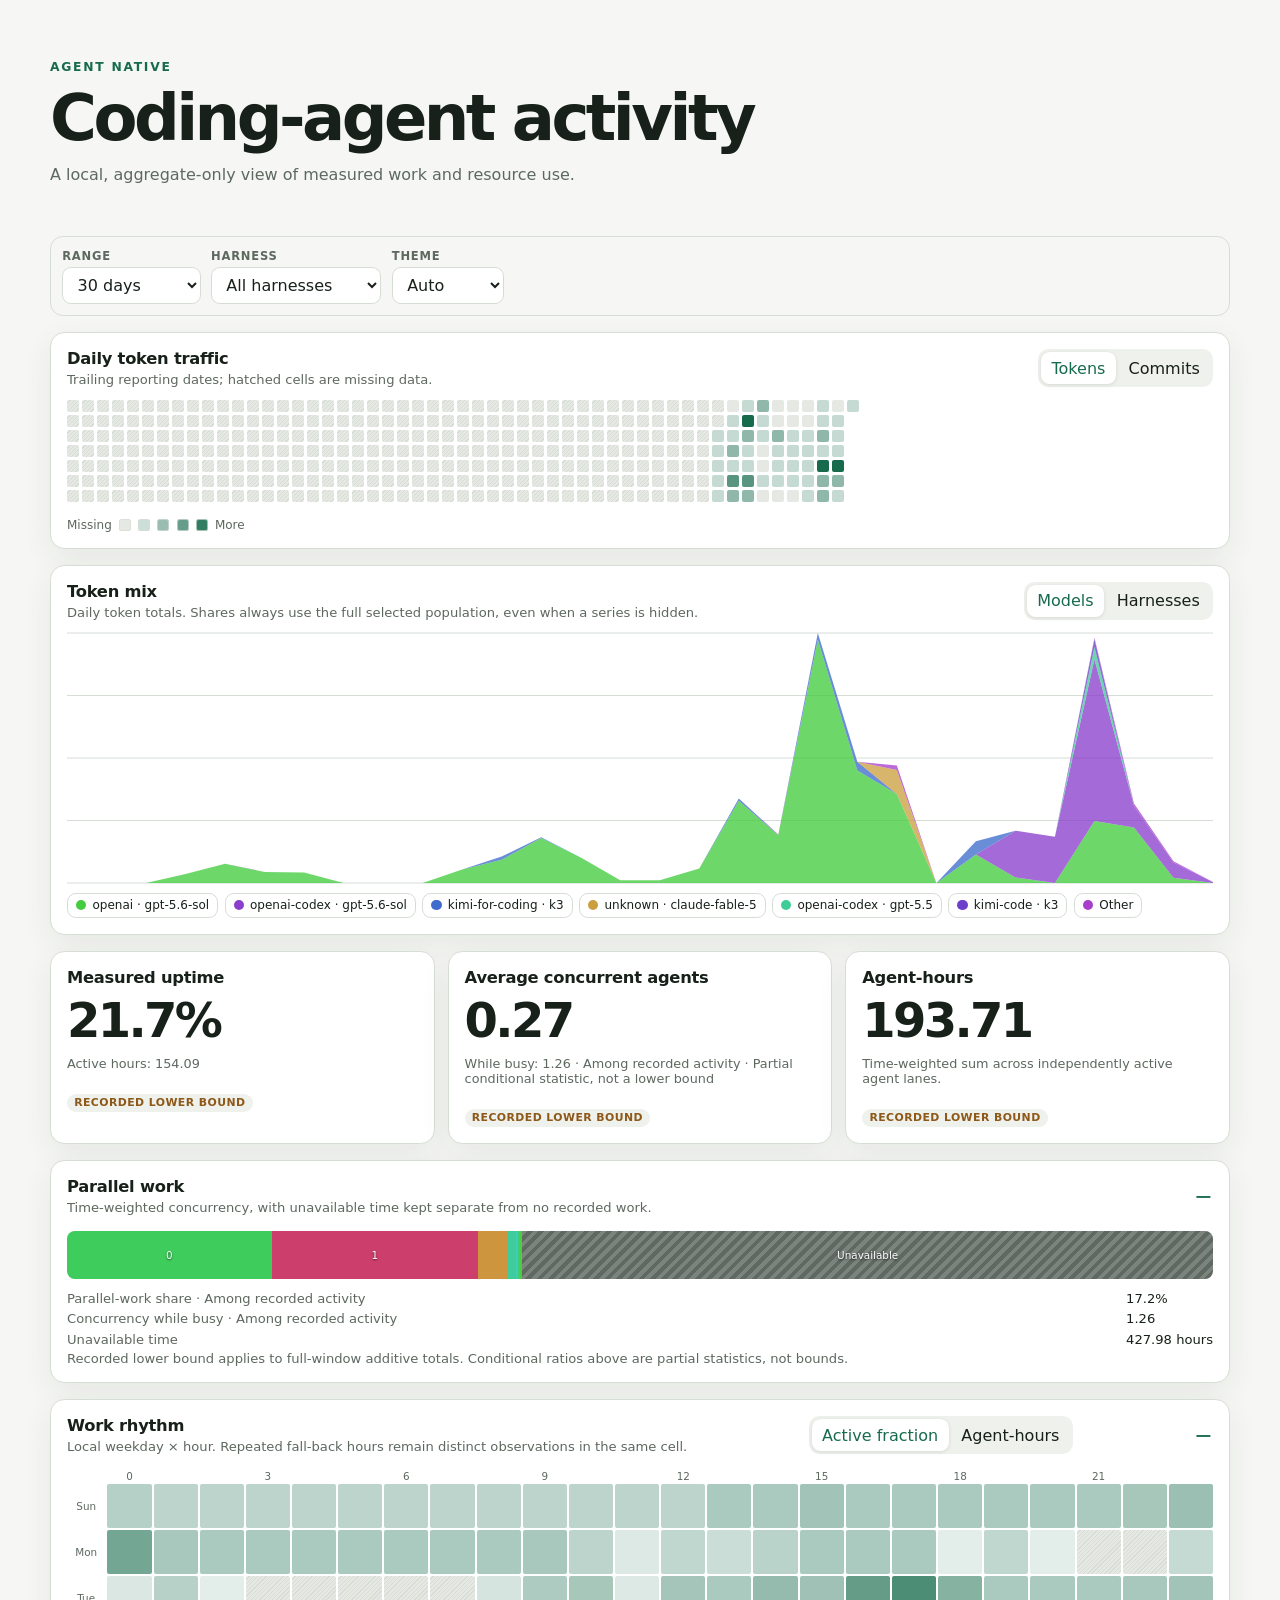
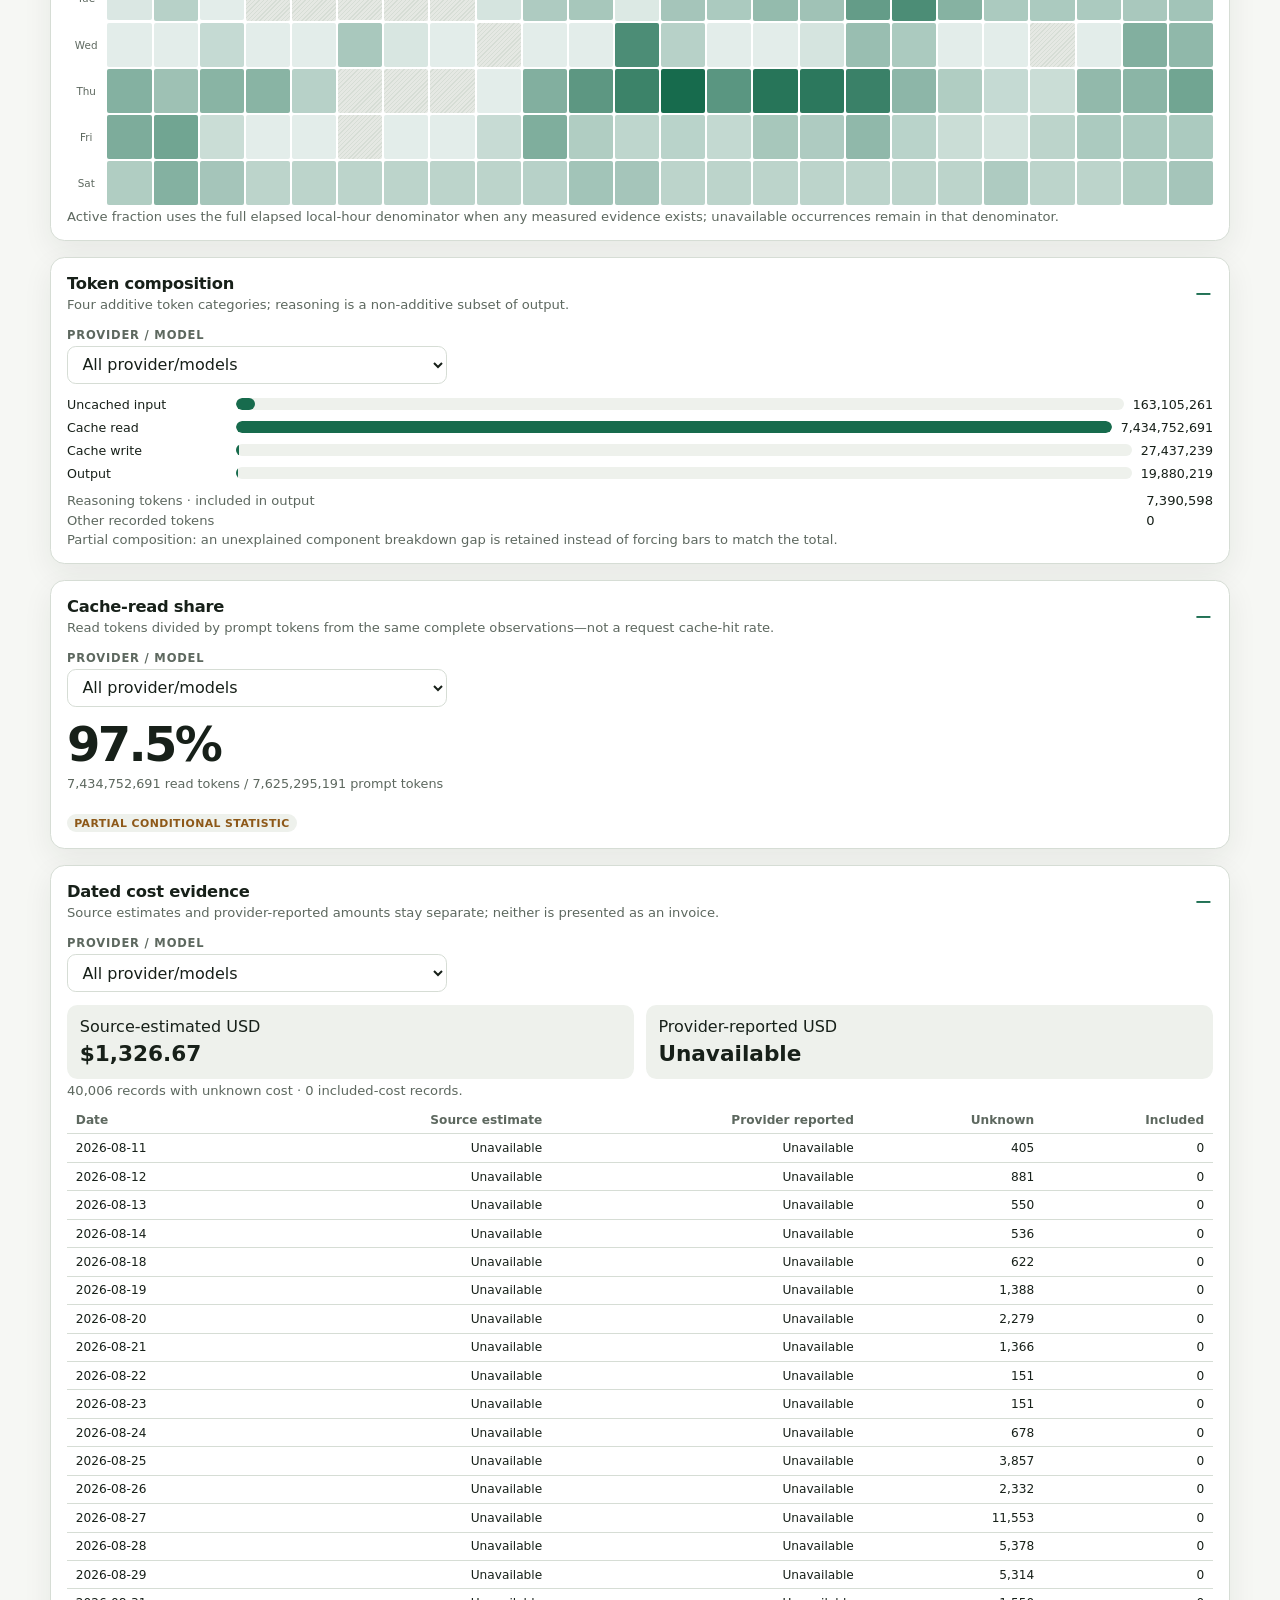
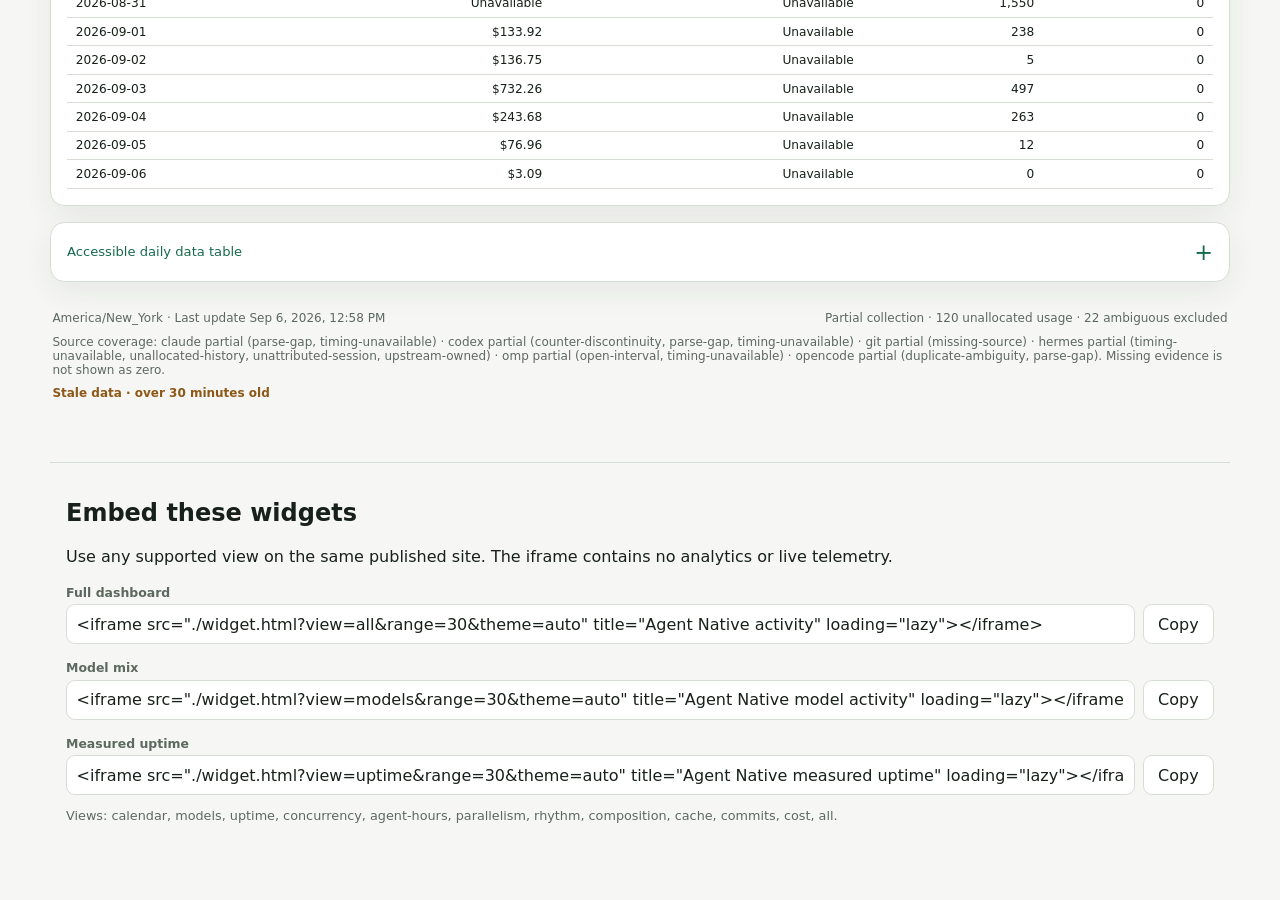
==== docs/index.html @ 9b030c0f "Update Agent Native activity" ====
<!doctype html>
<html lang="en">
<head>
  <meta charset="utf-8">
  <meta name="viewport" content="width=device-width, initial-scale=1">
  <meta name="color-scheme" content="light dark">
  <title>Agent Native activity</title>
  <link rel="stylesheet" href="./styles.css">
</head>
<body data-page="standalone">
  <header class="site-header">
    <div>
      <p class="eyebrow">Agent Native</p>
      <h1>Coding-agent activity</h1>
      <p class="lede">A local, aggregate-only view of measured work and resource use.</p>
    </div>
  </header>
  <main id="app" tabindex="-1" aria-live="polite"><p class="loading">Loading activity…</p></main>
  <aside class="embed-help" aria-labelledby="embed-title">
    <h2 id="embed-title">Embed these widgets</h2>
    <p>Use any supported view on the same published site. The iframe contains no analytics or live telemetry.</p>
    <div class="embed-examples">
      <div>
        <label for="embed-example">Full dashboard</label>
        <div class="copy-row">
          <input id="embed-example" readonly value="&lt;iframe src=&quot;./widget.html?view=all&amp;range=30&amp;theme=auto&quot; title=&quot;Agent Native activity&quot; loading=&quot;lazy&quot;&gt;&lt;/iframe&gt;">
          <button type="button" data-copy-target="embed-example">Copy</button>
        </div>
      </div>
      <div>
        <label for="embed-models">Model mix</label>
        <div class="copy-row">
          <input id="embed-models" readonly value="&lt;iframe src=&quot;./widget.html?view=models&amp;range=30&amp;theme=auto&quot; title=&quot;Agent Native model activity&quot; loading=&quot;lazy&quot;&gt;&lt;/iframe&gt;">
          <button type="button" data-copy-target="embed-models">Copy</button>
        </div>
      </div>
      <div>
        <label for="embed-uptime">Measured uptime</label>
        <div class="copy-row">
          <input id="embed-uptime" readonly value="&lt;iframe src=&quot;./widget.html?view=uptime&amp;range=30&amp;theme=auto&quot; title=&quot;Agent Native measured uptime&quot; loading=&quot;lazy&quot;&gt;&lt;/iframe&gt;">
          <button type="button" data-copy-target="embed-uptime">Copy</button>
        </div>
      </div>
    </div>
    <p class="view-list">Views: calendar, models, uptime, concurrency, agent-hours, parallelism, rhythm, composition, cache, commits, cost, all.</p>
  </aside>
  <script type="module" src="./widget.js"></script>
</body>
</html>
---- docs/styles.css ----
:root {
  color-scheme: light dark;
  --bg: #f6f7f4;
  --panel: #ffffff;
  --panel-soft: #eef1ec;
  --text: #172019;
  --muted: #5d685f;
  --border: #d6ddd5;
  --accent: #176b4d;
  --accent-soft: #b9decf;
  --missing: #e5e8e3;
  --warning: #8d5818;
  --shadow: 0 10px 30px rgb(24 40 30 / 7%);
  font-family: Inter, ui-sans-serif, system-ui, -apple-system, BlinkMacSystemFont, "Segoe UI", sans-serif;
  font-synthesis: none;
}

:root[data-theme="dark"] {
  color-scheme: dark;
  --bg: #0f1511;
  --panel: #17201a;
  --panel-soft: #202a23;
  --text: #edf4ef;
  --muted: #aebbb1;
  --border: #344138;
  --accent: #62c69a;
  --accent-soft: #285d45;
  --missing: #29332c;
  --warning: #e6ad63;
  --shadow: 0 12px 32px rgb(0 0 0 / 24%);
}

@media (prefers-color-scheme: dark) {
  :root:not([data-theme="light"]) {
    color-scheme: dark;
    --bg: #0f1511;
    --panel: #17201a;
    --panel-soft: #202a23;
    --text: #edf4ef;
    --muted: #aebbb1;
    --border: #344138;
    --accent: #62c69a;
    --accent-soft: #285d45;
    --missing: #29332c;
    --warning: #e6ad63;
    --shadow: 0 12px 32px rgb(0 0 0 / 24%);
  }
}

*, *::before, *::after { box-sizing: border-box; }
html { max-width: 100%; background: var(--bg); }
body { width: 100%; max-width: 100%; margin: 0; min-width: 280px; background: var(--bg); color: var(--text); }
button, select, input { font: inherit; }
button, select { color: inherit; background: var(--panel); border: 1px solid var(--border); border-radius: .55rem; }
button { cursor: pointer; }
button:focus-visible, select:focus-visible, input:focus-visible, [tabindex]:focus-visible { outline: 3px solid color-mix(in srgb, var(--accent) 55%, transparent); outline-offset: 2px; }

.site-header, .embed-help, #app { width: min(1180px, calc(100% - 2rem)); margin-inline: auto; }
.site-header { padding: 3rem 0 1.25rem; }
.site-header h1 { margin: .2rem 0 .55rem; font-size: clamp(2rem, 5vw, 4.3rem); letter-spacing: -.055em; line-height: .98; }
.eyebrow { color: var(--accent); font-size: .77rem; font-weight: 800; letter-spacing: .14em; text-transform: uppercase; }
.lede { max-width: 44rem; color: var(--muted); }
body[data-page="widget"] #app { width: 100%; padding: .65rem; }

.loading, .error-state { padding: 2rem; text-align: center; color: var(--muted); }
.dashboard { display: grid; min-width: 0; max-width: 100%; gap: 1rem; padding: 1rem 0 2rem; }
.dashboard > *, .cards > *, .split > *, .cost-grid > *, .toolbar > *, .resource-controls > *, .panel-header > *, details.panel > summary > * { min-width: 0; }
.toolbar { position: sticky; top: 0; z-index: 20; display: flex; max-width: 100%; flex-wrap: wrap; align-items: end; gap: .65rem; padding: .7rem; background: color-mix(in srgb, var(--bg) 92%, transparent); border: 1px solid var(--border); border-radius: .8rem; backdrop-filter: blur(10px); }
.control { display: grid; min-width: 7rem; max-width: 100%; gap: .25rem; }
.control span { color: var(--muted); font-size: .72rem; font-weight: 700; text-transform: uppercase; letter-spacing: .07em; }
.control select { width: 100%; min-width: 0; max-width: 100%; min-height: 2.35rem; padding: .4rem 2rem .4rem .65rem; }

.panel, details.panel { width: 100%; min-width: 0; max-width: 100%; padding: 1rem; background: var(--panel); border: 1px solid var(--border); border-radius: .9rem; box-shadow: var(--shadow); }
.panel-header { display: flex; max-width: 100%; flex-wrap: wrap; align-items: start; justify-content: space-between; gap: .6rem; margin-bottom: .8rem; }
.panel-header h2, .panel h2, details summary h2 { margin: 0; font-size: 1.02rem; letter-spacing: -.015em; }
.panel-header p, .panel-note, .qualifier { max-width: 100%; margin: .25rem 0 0; color: var(--muted); font-size: .82rem; white-space: normal; overflow-wrap: anywhere; word-break: normal; }
details.panel { padding: 0; }
details.panel > summary { display: flex; max-width: 100%; align-items: center; justify-content: space-between; gap: 1rem; padding: 1rem; cursor: pointer; list-style: none; }
details.panel > summary::-webkit-details-marker { display: none; }
details.panel > summary::after { flex: 0 0 auto; content: "+"; color: var(--accent); font-size: 1.4rem; }
details[open].panel > summary::after { content: "−"; }
.details-body { width: 100%; min-width: 0; max-width: 100%; padding: 0 1rem 1rem; }

.cards { display: grid; grid-template-columns: repeat(3, minmax(0, 1fr)); gap: .8rem; }
.metric-card { display: grid; align-content: start; min-height: 9rem; }
.metric-value { margin: .55rem 0 .2rem; font-size: clamp(1.75rem, 5vw, 3rem); font-weight: 760; letter-spacing: -.055em; line-height: 1; font-variant-numeric: tabular-nums; }
.metric-secondary { margin-top: .55rem; color: var(--muted); font-size: .8rem; }
.status-pill { display: inline-block; width: fit-content; margin-top: .65rem; padding: .15rem .45rem; border-radius: 999px; background: var(--panel-soft); color: var(--muted); font-size: .68rem; font-weight: 750; text-transform: uppercase; letter-spacing: .04em; }
.status-pill.partial { color: var(--warning); }

.segmented { display: inline-flex; max-width: 100%; flex-wrap: wrap; padding: .18rem; gap: .15rem; background: var(--panel-soft); border-radius: .65rem; }
.segmented button { min-width: 0; min-height: 2rem; padding: .3rem .65rem; border: 0; background: transparent; }
.segmented button[aria-pressed="true"] { background: var(--panel); color: var(--accent); box-shadow: 0 1px 4px rgb(0 0 0 / 10%); }

.calendar-shell { width: 100%; min-width: 0; max-width: 100%; overflow-x: auto; padding-bottom: .25rem; }
.calendar { display: grid; grid-template-rows: repeat(7, 12px); grid-auto-flow: column; grid-auto-columns: 12px; gap: 3px; width: max-content; min-width: 100%; align-content: start; }
.calendar-day { width: 12px; height: 12px; min-height: 0; padding: 0; border: 0; border-radius: 2px; background: var(--missing); }
.calendar-day[data-level="1"] { background: color-mix(in srgb, var(--accent) 25%, var(--panel)); }
.calendar-day[data-level="2"] { background: color-mix(in srgb, var(--accent) 48%, var(--panel)); }
.calendar-day[data-level="3"] { background: color-mix(in srgb, var(--accent) 72%, var(--panel)); }
.calendar-day[data-level="4"] { background: var(--accent); }
.calendar-day[data-missing="true"] { background: repeating-linear-gradient(135deg, var(--missing), var(--missing) 2px, var(--border) 2px, var(--border) 3px); }
.legend { display: flex; flex-wrap: wrap; align-items: center; gap: .45rem; margin-top: .75rem; color: var(--muted); font-size: .75rem; }
.legend-swatch { width: .75rem; height: .75rem; border-radius: .16rem; border: 1px solid color-mix(in srgb, var(--border) 70%, transparent); }

.chart-wrap { position: relative; width: 100%; min-width: 0; max-width: 100%; min-height: 250px; }
.area-chart { display: block; width: 100%; max-width: 100%; height: 250px; overflow: visible; }
.chart-grid { stroke: var(--border); stroke-width: 1; vector-effect: non-scaling-stroke; }
.chart-area { opacity: .77; transition: opacity .18s ease; }
.chart-focus { fill: transparent; cursor: crosshair; }
.chart-tooltip, .cell-tooltip { position: absolute; z-index: 5; max-width: min(22rem, calc(100% - 1rem)); padding: .55rem .65rem; pointer-events: none; background: var(--text); color: var(--panel); border-radius: .48rem; font-size: .75rem; line-height: 1.45; box-shadow: var(--shadow); white-space: pre-line; }
.chart-tooltip[hidden], .cell-tooltip[hidden] { display: none; }
.series-legend { display: flex; max-width: 100%; flex-wrap: wrap; gap: .4rem; margin-top: .6rem; }
.series-toggle { display: inline-flex; max-width: 100%; min-width: 0; align-items: center; gap: .38rem; padding: .3rem .5rem; font-size: .75rem; overflow-wrap: anywhere; text-align: left; }
.series-toggle[aria-pressed="false"] { opacity: .48; text-decoration: line-through; }
.series-dot { width: .65rem; height: .65rem; flex: 0 0 auto; border-radius: 999px; }

.split { display: grid; grid-template-columns: repeat(2, minmax(0, 1fr)); gap: .8rem; }
.histogram { display: flex; min-height: 3rem; overflow: hidden; border-radius: .5rem; background: var(--missing); }
.hist-segment { min-width: 2px; display: grid; place-items: center; color: #fff; font-size: .65rem; text-shadow: 0 1px 2px rgb(0 0 0 / 60%); }
.hist-segment.unavailable { background: repeating-linear-gradient(135deg, #7a837c, #7a837c 4px, #5f6861 4px, #5f6861 8px); }
.stat-list { display: grid; grid-template-columns: minmax(0, 1fr) auto; gap: .35rem 1rem; margin: .75rem 0 0; font-size: .82rem; }
.stat-list dt { color: var(--muted); }
.stat-list dd { margin: 0; font-variant-numeric: tabular-nums; }

.rhythm-wrap { width: 100%; min-width: 0; max-width: 100%; overflow-x: auto; }
.rhythm { display: grid; grid-template-columns: 2.4rem repeat(24, minmax(17px, 1fr)); gap: 2px; min-width: 590px; }
.rhythm-label { display: grid; place-items: center; color: var(--muted); font-size: .65rem; }
.rhythm-cell { aspect-ratio: 1; min-height: 17px; padding: 0; border: 0; border-radius: 2px; background: var(--missing); }
.rhythm-cell[data-missing="true"] { background: repeating-linear-gradient(135deg, var(--missing), var(--missing) 2px, var(--border) 2px, var(--border) 3px); }

.composition-bars { display: grid; gap: .5rem; }
.composition-row { display: grid; grid-template-columns: minmax(7rem, 10rem) 1fr auto; align-items: center; gap: .55rem; font-size: .79rem; }
.bar-track { height: .7rem; overflow: hidden; border-radius: 99px; background: var(--panel-soft); }
.bar-fill { height: 100%; background: var(--accent); border-radius: inherit; }
.resource-number { font-variant-numeric: tabular-nums; }
.resource-controls { display: flex; max-width: 100%; flex-wrap: wrap; gap: .6rem; margin-bottom: .8rem; }
.cost-grid { display: grid; grid-template-columns: repeat(2, minmax(0, 1fr)); gap: .7rem; }
.cost-item { padding: .8rem; background: var(--panel-soft); border-radius: .65rem; }
.cost-item strong { display: block; margin-top: .3rem; font-size: 1.35rem; }

.data-disclosure { font-size: .82rem; }
.data-disclosure summary { cursor: pointer; color: var(--accent); }
.table-wrap { width: 100%; min-width: 0; max-width: 100%; overflow-x: auto; margin-top: .5rem; }
table { width: 100%; border-collapse: collapse; font-size: .76rem; }
th, td { padding: .42rem .55rem; text-align: right; border-bottom: 1px solid var(--border); font-variant-numeric: tabular-nums; }
th:first-child, td:first-child { text-align: left; }
th { color: var(--muted); }

.dashboard-footer { display: flex; flex-wrap: wrap; justify-content: space-between; gap: .6rem 1rem; padding: .85rem .15rem; color: var(--muted); font-size: .75rem; }
.stale { color: var(--warning); font-weight: 750; }
.embed-help { margin-top: 1rem; margin-bottom: 3rem; padding: 1rem; border-top: 1px solid var(--border); }
.embed-examples { display: grid; gap: .8rem; margin-top: 1rem; }
.embed-examples label { display: inline-block; margin-bottom: .28rem; color: var(--muted); font-size: .78rem; font-weight: 700; }
.copy-row { display: flex; gap: .5rem; }
.copy-row input { flex: 1; min-width: 0; padding: .6rem; color: var(--text); background: var(--panel); border: 1px solid var(--border); border-radius: .55rem; }
.copy-row button { padding: .55rem .9rem; }
.view-list { color: var(--muted); font-size: .8rem; }
.sr-only { position: absolute !important; width: 1px !important; height: 1px !important; padding: 0 !important; margin: -1px !important; overflow: hidden !important; clip: rect(0, 0, 0, 0) !important; white-space: nowrap !important; border: 0 !important; }

@media (max-width: 700px) {
  .site-header, .embed-help, #app { width: min(100% - 1rem, 1180px); }
  .site-header { padding-top: 1.5rem; }
  .cards, .split, .cost-grid { grid-template-columns: minmax(0, 1fr); }
  .toolbar { position: static; }
  .metric-card { min-height: 7.5rem; }
  .composition-row { grid-template-columns: minmax(6rem, 8rem) minmax(0, 1fr); }
  .composition-row .resource-number { grid-column: 2; overflow-wrap: anywhere; }
}

@media (max-width: 360px) {
  body[data-page="widget"] #app { padding: .35rem; }
  .panel, .details-body, details.panel > summary { padding: .75rem; }
  .toolbar { gap: .45rem; }
  .control { width: 100%; min-width: 0; flex: 1 1 100%; }
  .calendar { grid-template-rows: repeat(7, 9px); grid-auto-columns: 9px; gap: 2px; }
  .calendar-day { width: 9px; height: 9px; }
  .copy-row { flex-direction: column; }
}

@media (prefers-reduced-motion: reduce) {
  *, *::before, *::after { scroll-behavior: auto !important; transition-duration: .001ms !important; animation-duration: .001ms !important; animation-iteration-count: 1 !important; }
}
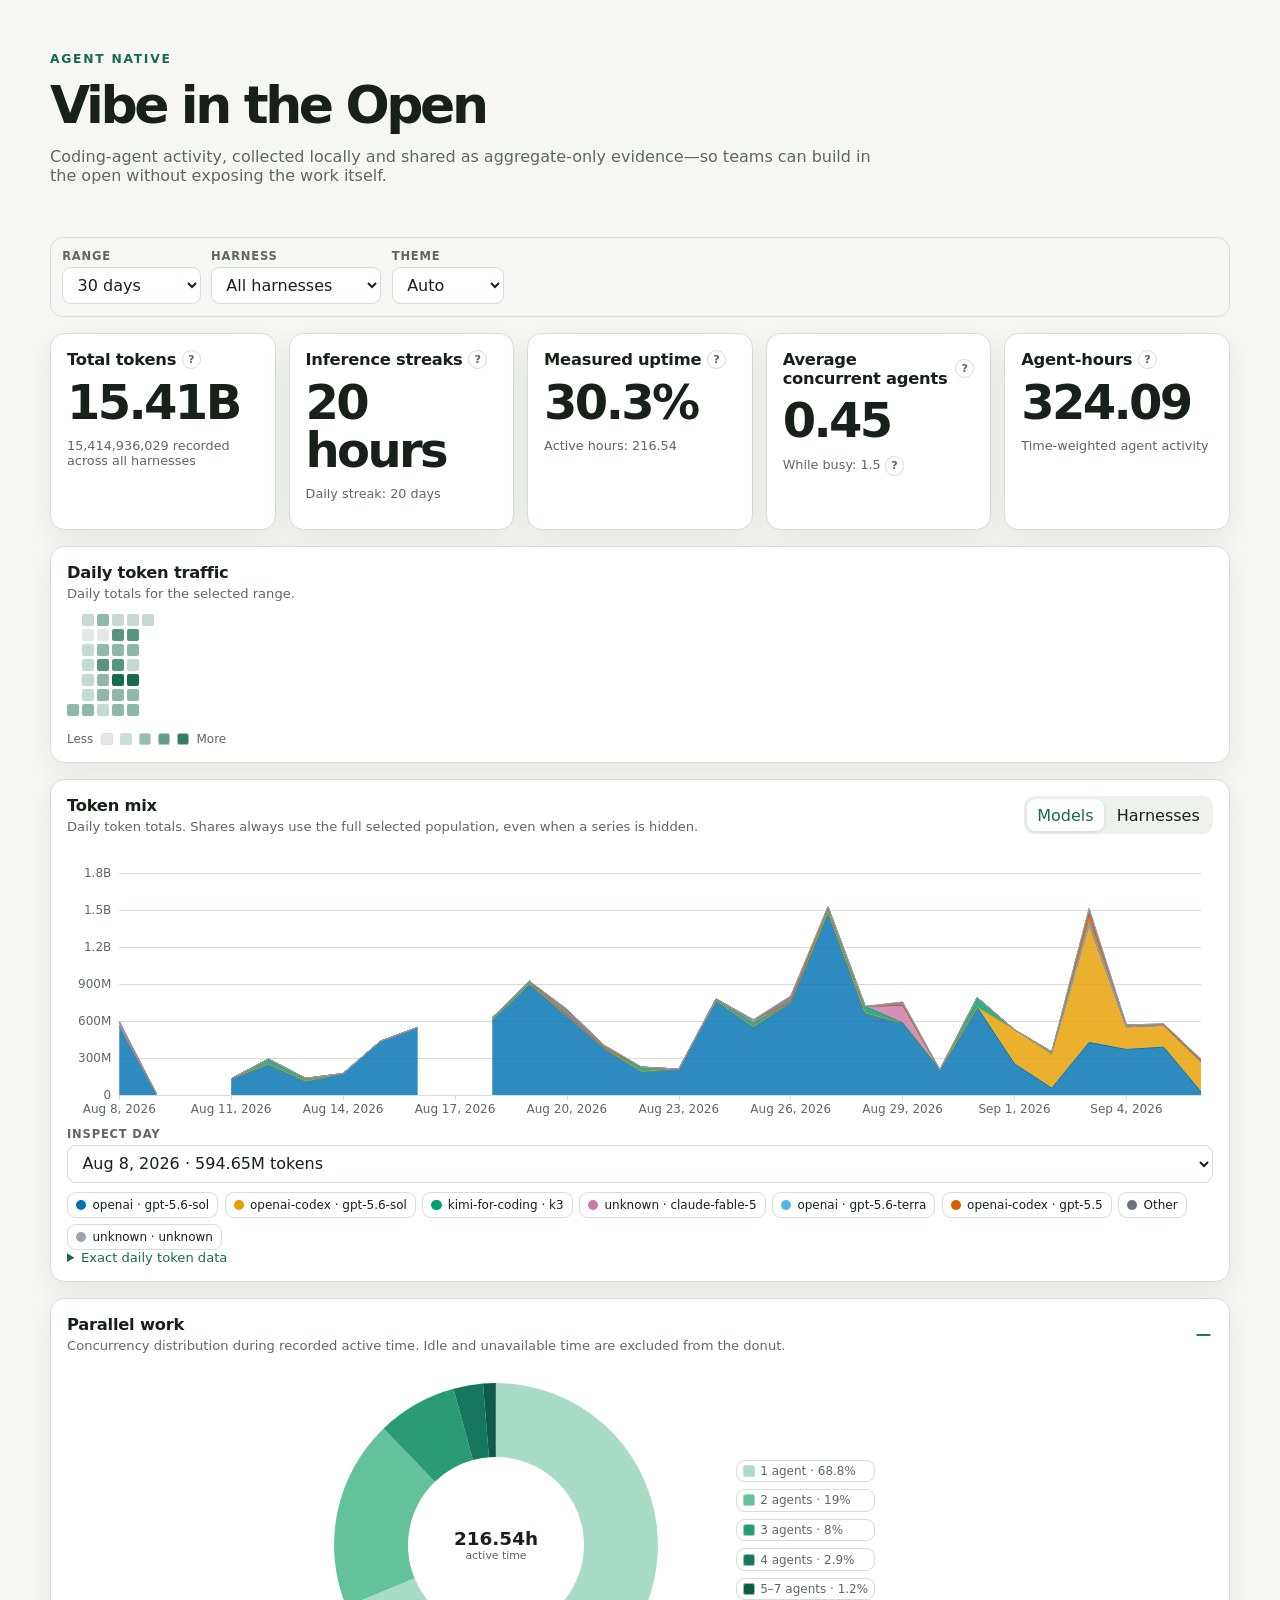
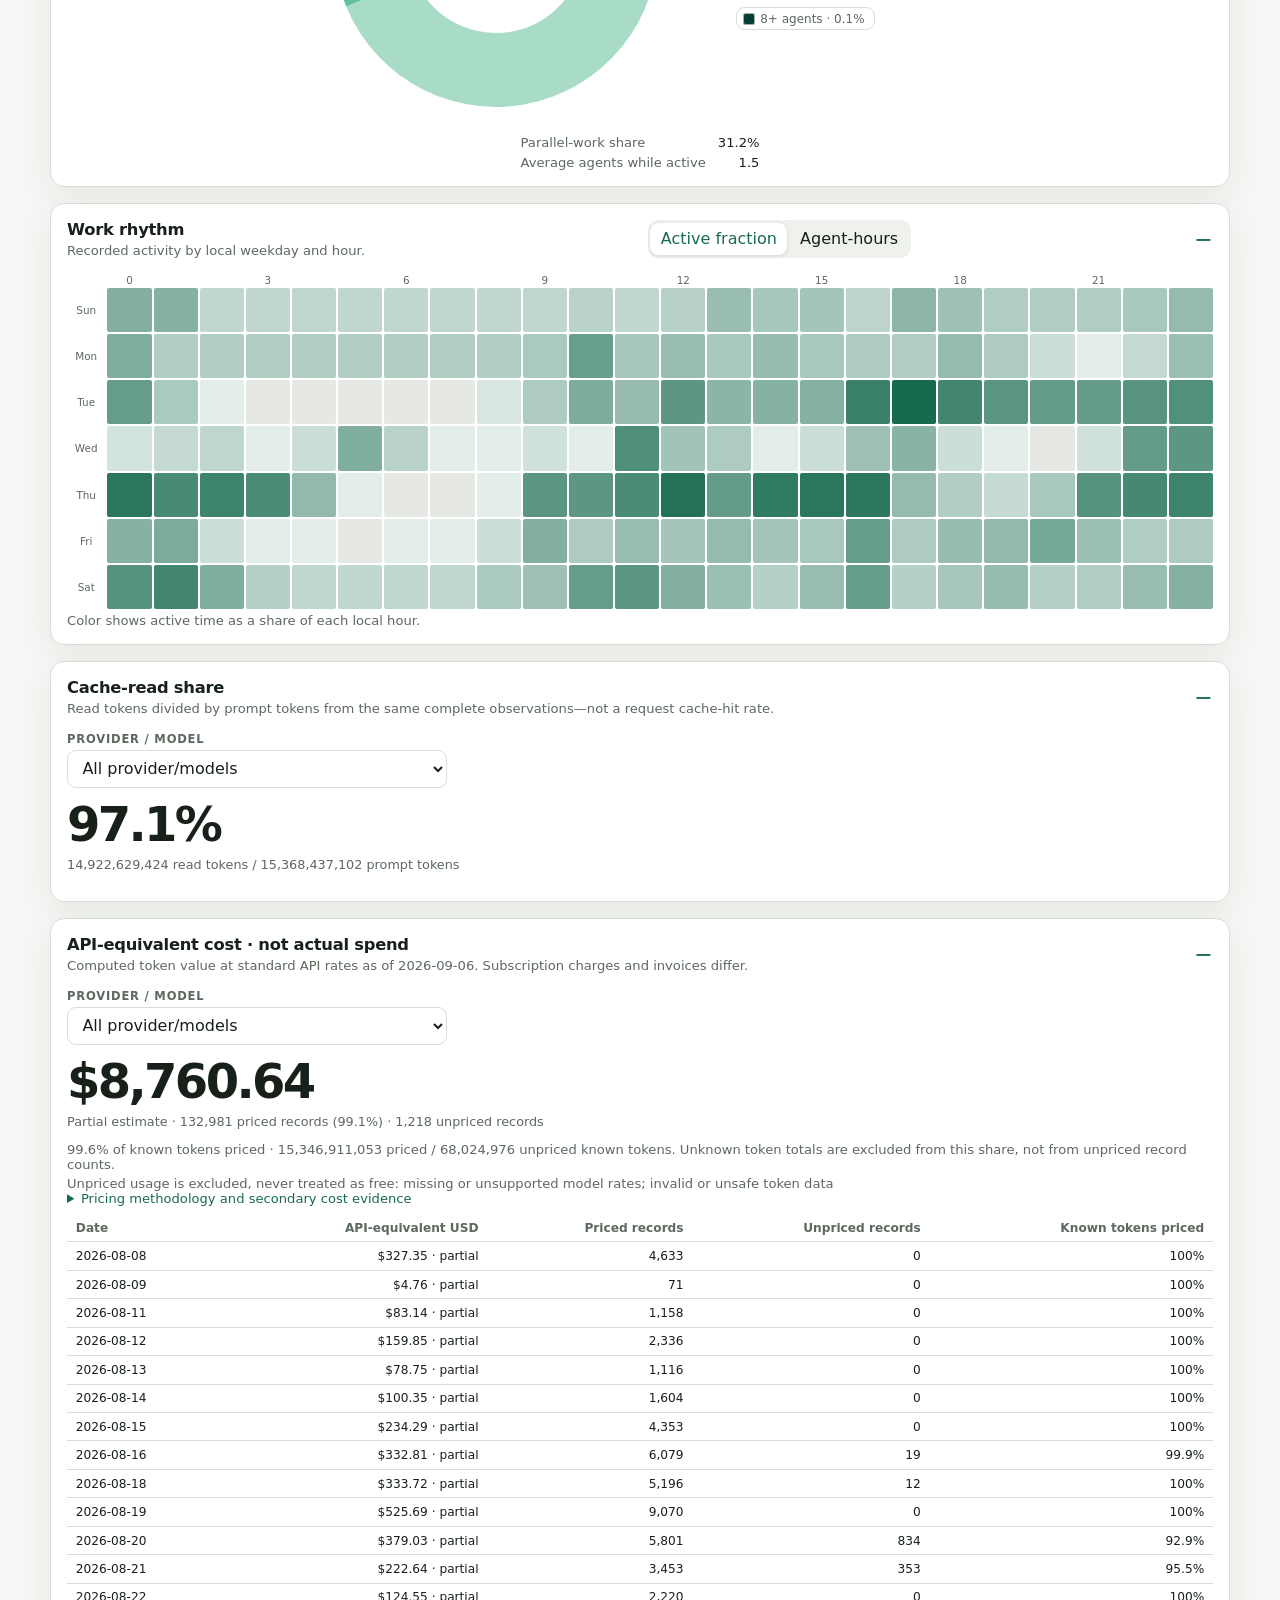
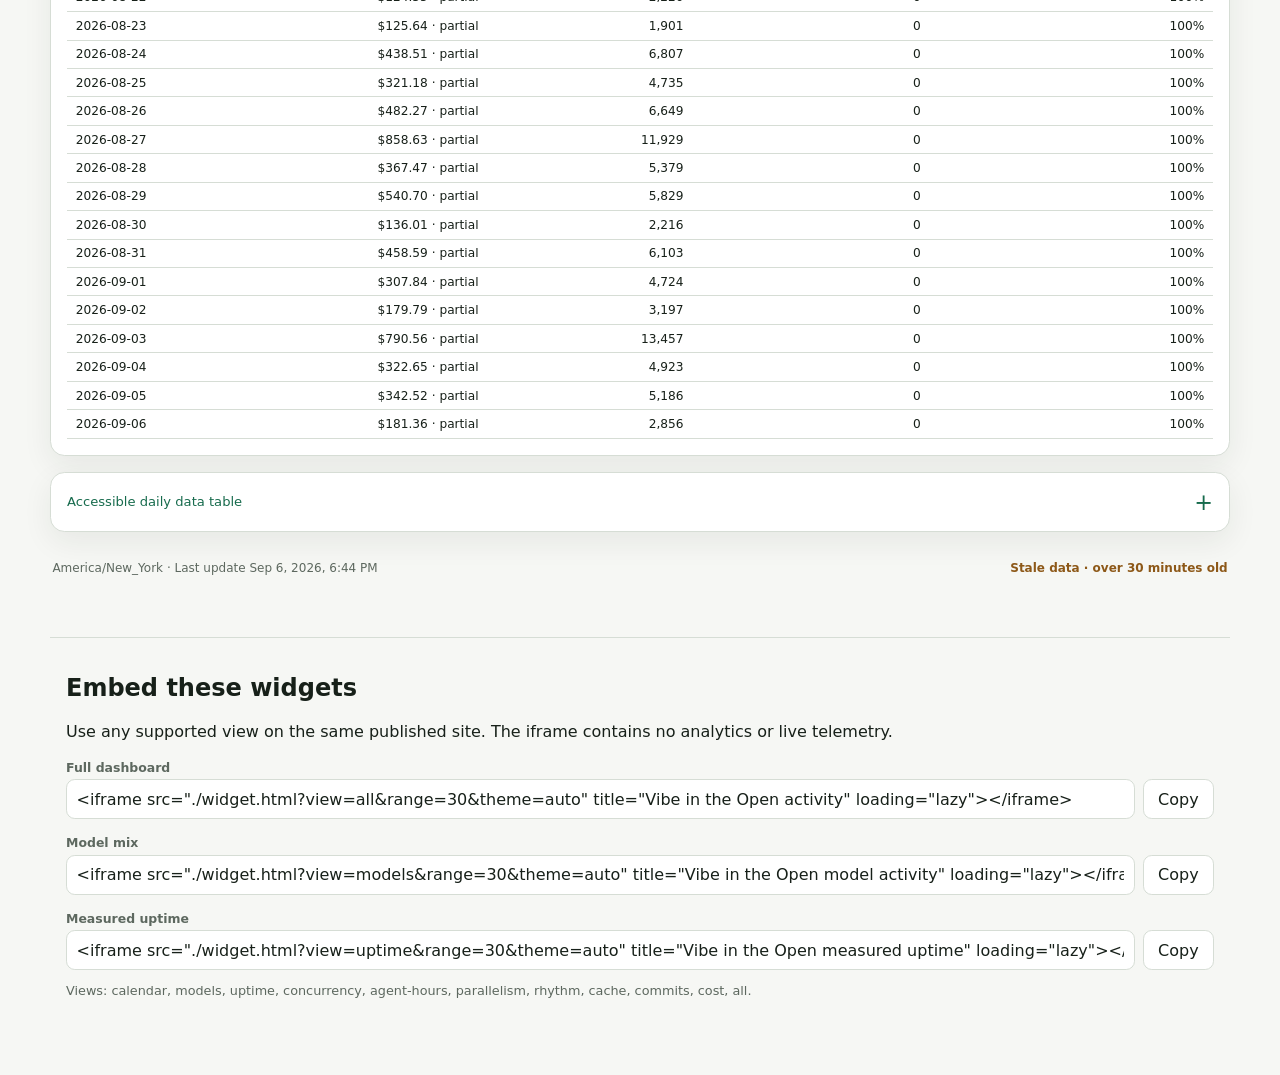
==== commit 6bf25074: "Update Agent Native activity" ====
--- a/docs/index.html
+++ b/docs/index.html
@@ -4,15 +4,15 @@
   <meta charset="utf-8">
   <meta name="viewport" content="width=device-width, initial-scale=1">
   <meta name="color-scheme" content="light dark">
-  <title>Agent Native activity</title>
+  <title>Vibe in the Open</title>
   <link rel="stylesheet" href="./styles.css">
 </head>
 <body data-page="standalone">
   <header class="site-header">
     <div>
       <p class="eyebrow">Agent Native</p>
-      <h1>Coding-agent activity</h1>
-      <p class="lede">A local, aggregate-only view of measured work and resource use.</p>
+      <h1><span class="brand-name">Vibe in the Open</span></h1>
+      <p class="lede">Coding-agent activity, collected locally and shared as aggregate-only evidence—so teams can build in the open without exposing the work itself.</p>
     </div>
   </header>
   <main id="app" tabindex="-1" aria-live="polite"><p class="loading">Loading activity…</p></main>
@@ -23,26 +23,26 @@
       <div>
         <label for="embed-example">Full dashboard</label>
         <div class="copy-row">
-          <input id="embed-example" readonly value="&lt;iframe src=&quot;./widget.html?view=all&amp;range=30&amp;theme=auto&quot; title=&quot;Agent Native activity&quot; loading=&quot;lazy&quot;&gt;&lt;/iframe&gt;">
+          <input id="embed-example" readonly value="&lt;iframe src=&quot;./widget.html?view=all&amp;range=30&amp;theme=auto&quot; title=&quot;Vibe in the Open activity&quot; loading=&quot;lazy&quot;&gt;&lt;/iframe&gt;">
           <button type="button" data-copy-target="embed-example">Copy</button>
         </div>
       </div>
       <div>
         <label for="embed-models">Model mix</label>
         <div class="copy-row">
-          <input id="embed-models" readonly value="&lt;iframe src=&quot;./widget.html?view=models&amp;range=30&amp;theme=auto&quot; title=&quot;Agent Native model activity&quot; loading=&quot;lazy&quot;&gt;&lt;/iframe&gt;">
+          <input id="embed-models" readonly value="&lt;iframe src=&quot;./widget.html?view=models&amp;range=30&amp;theme=auto&quot; title=&quot;Vibe in the Open model activity&quot; loading=&quot;lazy&quot;&gt;&lt;/iframe&gt;">
           <button type="button" data-copy-target="embed-models">Copy</button>
         </div>
       </div>
       <div>
         <label for="embed-uptime">Measured uptime</label>
         <div class="copy-row">
-          <input id="embed-uptime" readonly value="&lt;iframe src=&quot;./widget.html?view=uptime&amp;range=30&amp;theme=auto&quot; title=&quot;Agent Native measured uptime&quot; loading=&quot;lazy&quot;&gt;&lt;/iframe&gt;">
+          <input id="embed-uptime" readonly value="&lt;iframe src=&quot;./widget.html?view=uptime&amp;range=30&amp;theme=auto&quot; title=&quot;Vibe in the Open measured uptime&quot; loading=&quot;lazy&quot;&gt;&lt;/iframe&gt;">
           <button type="button" data-copy-target="embed-uptime">Copy</button>
         </div>
       </div>
     </div>
-    <p class="view-list">Views: calendar, models, uptime, concurrency, agent-hours, parallelism, rhythm, composition, cache, commits, cost, all.</p>
+    <p class="view-list">Views: calendar, models, uptime, concurrency, agent-hours, parallelism, rhythm, cache, commits, cost, all.</p>
   </aside>
   <script type="module" src="./widget.js"></script>
 </body>
--- a/docs/styles.css
+++ b/docs/styles.css
@@ -10,6 +10,20 @@
   --accent-soft: #b9decf;
   --missing: #e5e8e3;
   --warning: #8d5818;
+  --series-1: #0072b2;
+  --series-2: #e69f00;
+  --series-3: #009e73;
+  --series-4: #cc79a7;
+  --series-5: #56b4e9;
+  --series-6: #d55e00;
+  --series-other: #6b7280;
+  --series-unknown: #9ca3af;
+  --parallel-1: #a8dcc6;
+  --parallel-2: #63c19b;
+  --parallel-3: #2b9b76;
+  --parallel-4: #15775c;
+  --parallel-5: #0e5b48;
+  --parallel-6: #083e34;
   --shadow: 0 10px 30px rgb(24 40 30 / 7%);
   font-family: Inter, ui-sans-serif, system-ui, -apple-system, BlinkMacSystemFont, "Segoe UI", sans-serif;
   font-synthesis: none;
@@ -27,6 +41,20 @@
   --accent-soft: #285d45;
   --missing: #29332c;
   --warning: #e6ad63;
+  --series-1: #56b4e9;
+  --series-2: #f6c453;
+  --series-3: #55c89f;
+  --series-4: #e7a3cd;
+  --series-5: #7dd3fc;
+  --series-6: #f07a5a;
+  --series-other: #94a3b8;
+  --series-unknown: #cbd5e1;
+  --parallel-1: #356b59;
+  --parallel-2: #2d896c;
+  --parallel-3: #26a77c;
+  --parallel-4: #42c28f;
+  --parallel-5: #70d7aa;
+  --parallel-6: #a3e8c8;
   --shadow: 0 12px 32px rgb(0 0 0 / 24%);
 }
 
@@ -43,6 +71,20 @@
     --accent-soft: #285d45;
     --missing: #29332c;
     --warning: #e6ad63;
+    --series-1: #56b4e9;
+    --series-2: #f6c453;
+    --series-3: #55c89f;
+    --series-4: #e7a3cd;
+    --series-5: #7dd3fc;
+    --series-6: #f07a5a;
+    --series-other: #94a3b8;
+    --series-unknown: #cbd5e1;
+    --parallel-1: #356b59;
+    --parallel-2: #2d896c;
+    --parallel-3: #26a77c;
+    --parallel-4: #42c28f;
+    --parallel-5: #70d7aa;
+    --parallel-6: #a3e8c8;
     --shadow: 0 12px 32px rgb(0 0 0 / 24%);
   }
 }
@@ -56,10 +98,11 @@
 button:focus-visible, select:focus-visible, input:focus-visible, [tabindex]:focus-visible { outline: 3px solid color-mix(in srgb, var(--accent) 55%, transparent); outline-offset: 2px; }
 
 .site-header, .embed-help, #app { width: min(1180px, calc(100% - 2rem)); margin-inline: auto; }
-.site-header { padding: 3rem 0 1.25rem; }
-.site-header h1 { margin: .2rem 0 .55rem; font-size: clamp(2rem, 5vw, 4.3rem); letter-spacing: -.055em; line-height: .98; }
+.site-header { padding: 2.5rem 0 1.25rem; }
+.site-header h1 { display: flex; flex-wrap: wrap; align-items: baseline; gap: .35rem .8rem; margin: .2rem 0 .55rem; line-height: 1; }
+.brand-name { color: var(--text); font-size: clamp(2.5rem, 5vw, 3.25rem); font-weight: 850; letter-spacing: -.065em; }
 .eyebrow { color: var(--accent); font-size: .77rem; font-weight: 800; letter-spacing: .14em; text-transform: uppercase; }
-.lede { max-width: 44rem; color: var(--muted); }
+.lede { max-width: 52rem; color: var(--muted); }
 body[data-page="widget"] #app { width: 100%; padding: .65rem; }
 
 .loading, .error-state { padding: 2rem; text-align: center; color: var(--muted); }
@@ -81,59 +124,58 @@
 details[open].panel > summary::after { content: "−"; }
 .details-body { width: 100%; min-width: 0; max-width: 100%; padding: 0 1rem 1rem; }
 
-.cards { display: grid; grid-template-columns: repeat(3, minmax(0, 1fr)); gap: .8rem; }
+.cards { display: grid; grid-template-columns: repeat(5, minmax(0, 1fr)); gap: .8rem; }
 .metric-card { display: grid; align-content: start; min-height: 9rem; }
+.metric-heading { display: flex; align-items: center; gap: .35rem; }
 .metric-value { margin: .55rem 0 .2rem; font-size: clamp(1.75rem, 5vw, 3rem); font-weight: 760; letter-spacing: -.055em; line-height: 1; font-variant-numeric: tabular-nums; }
 .metric-secondary { margin-top: .55rem; color: var(--muted); font-size: .8rem; }
-.status-pill { display: inline-block; width: fit-content; margin-top: .65rem; padding: .15rem .45rem; border-radius: 999px; background: var(--panel-soft); color: var(--muted); font-size: .68rem; font-weight: 750; text-transform: uppercase; letter-spacing: .04em; }
-.status-pill.partial { color: var(--warning); }
+.info-tip { position: relative; display: inline-flex; vertical-align: middle; }
+.info-trigger { display: inline-grid; width: 1.2rem; height: 1.2rem; min-height: 0; padding: 0; place-items: center; border-radius: 999px; color: var(--muted); font-size: .7rem; font-weight: 800; line-height: 1; }
+.info-content { position: fixed; z-index: 30; inset: auto 1rem 1rem auto; width: min(17rem, calc(100vw - 2rem)); padding: .55rem .65rem; visibility: hidden; opacity: 0; pointer-events: none; background: var(--text); color: var(--panel); border-radius: .48rem; box-shadow: var(--shadow); font-size: .75rem; font-weight: 450; line-height: 1.45; text-transform: none; letter-spacing: normal; transition: opacity .12s ease; }
+.info-tip:hover .info-content, .info-tip:focus-within .info-content { visibility: visible; opacity: 1; }
 
 .segmented { display: inline-flex; max-width: 100%; flex-wrap: wrap; padding: .18rem; gap: .15rem; background: var(--panel-soft); border-radius: .65rem; }
 .segmented button { min-width: 0; min-height: 2rem; padding: .3rem .65rem; border: 0; background: transparent; }
 .segmented button[aria-pressed="true"] { background: var(--panel); color: var(--accent); box-shadow: 0 1px 4px rgb(0 0 0 / 10%); }
 
-.calendar-shell { width: 100%; min-width: 0; max-width: 100%; overflow-x: auto; padding-bottom: .25rem; }
+.calendar-shell { position: relative; width: 100%; min-width: 0; max-width: 100%; overflow-x: auto; padding-bottom: .25rem; }
 .calendar { display: grid; grid-template-rows: repeat(7, 12px); grid-auto-flow: column; grid-auto-columns: 12px; gap: 3px; width: max-content; min-width: 100%; align-content: start; }
 .calendar-day { width: 12px; height: 12px; min-height: 0; padding: 0; border: 0; border-radius: 2px; background: var(--missing); }
 .calendar-day[data-level="1"] { background: color-mix(in srgb, var(--accent) 25%, var(--panel)); }
 .calendar-day[data-level="2"] { background: color-mix(in srgb, var(--accent) 48%, var(--panel)); }
 .calendar-day[data-level="3"] { background: color-mix(in srgb, var(--accent) 72%, var(--panel)); }
 .calendar-day[data-level="4"] { background: var(--accent); }
-.calendar-day[data-missing="true"] { background: repeating-linear-gradient(135deg, var(--missing), var(--missing) 2px, var(--border) 2px, var(--border) 3px); }
 .legend { display: flex; flex-wrap: wrap; align-items: center; gap: .45rem; margin-top: .75rem; color: var(--muted); font-size: .75rem; }
 .legend-swatch { width: .75rem; height: .75rem; border-radius: .16rem; border: 1px solid color-mix(in srgb, var(--border) 70%, transparent); }
 
-.chart-wrap { position: relative; width: 100%; min-width: 0; max-width: 100%; min-height: 250px; }
-.area-chart { display: block; width: 100%; max-width: 100%; height: 250px; overflow: visible; }
-.chart-grid { stroke: var(--border); stroke-width: 1; vector-effect: non-scaling-stroke; }
-.chart-area { opacity: .77; transition: opacity .18s ease; }
-.chart-focus { fill: transparent; cursor: crosshair; }
-.chart-tooltip, .cell-tooltip { position: absolute; z-index: 5; max-width: min(22rem, calc(100% - 1rem)); padding: .55rem .65rem; pointer-events: none; background: var(--text); color: var(--panel); border-radius: .48rem; font-size: .75rem; line-height: 1.45; box-shadow: var(--shadow); white-space: pre-line; }
-.chart-tooltip[hidden], .cell-tooltip[hidden] { display: none; }
+.area-chart { width: 100%; min-width: 0; max-width: 100%; height: 280px; }
+.chart-library-tooltip { max-width: min(32rem, calc(100vw - 3rem)); white-space: normal !important; overflow-wrap: anywhere; }
+.cell-tooltip { position: absolute; z-index: 5; max-width: min(22rem, calc(100% - 1rem)); padding: .55rem .65rem; pointer-events: none; background: var(--text); color: var(--panel); border-radius: .48rem; font-size: .75rem; line-height: 1.45; box-shadow: var(--shadow); white-space: pre-line; }
+.cell-tooltip[hidden] { display: none; }
 .series-legend { display: flex; max-width: 100%; flex-wrap: wrap; gap: .4rem; margin-top: .6rem; }
 .series-toggle { display: inline-flex; max-width: 100%; min-width: 0; align-items: center; gap: .38rem; padding: .3rem .5rem; font-size: .75rem; overflow-wrap: anywhere; text-align: left; }
 .series-toggle[aria-pressed="false"] { opacity: .48; text-decoration: line-through; }
 .series-dot { width: .65rem; height: .65rem; flex: 0 0 auto; border-radius: 999px; }
 
 .split { display: grid; grid-template-columns: repeat(2, minmax(0, 1fr)); gap: .8rem; }
-.histogram { display: flex; min-height: 3rem; overflow: hidden; border-radius: .5rem; background: var(--missing); }
-.hist-segment { min-width: 2px; display: grid; place-items: center; color: #fff; font-size: .65rem; text-shadow: 0 1px 2px rgb(0 0 0 / 60%); }
-.hist-segment.unavailable { background: repeating-linear-gradient(135deg, #7a837c, #7a837c 4px, #5f6861 4px, #5f6861 8px); }
-.stat-list { display: grid; grid-template-columns: minmax(0, 1fr) auto; gap: .35rem 1rem; margin: .75rem 0 0; font-size: .82rem; }
+.parallel-visual { display: grid; width: 100%; max-width: 44rem; grid-template-columns: minmax(18rem, 22rem) minmax(10rem, 14rem); align-items: center; justify-content: center; gap: 1.5rem clamp(2rem, 5vw, 4rem); margin-inline: auto; }
+.parallel-donut { position: relative; width: min(100%, 22rem); aspect-ratio: 1; margin-inline: auto; }
+.parallel-chart { position: absolute; inset: 0; }
+.donut-center { position: absolute; inset: 25%; display: grid; place-content: center; padding: .35rem; text-align: center; pointer-events: none; }
+.donut-center strong { font-size: 1.15rem; font-variant-numeric: tabular-nums; }
+.donut-center span { color: var(--muted); font-size: .68rem; }
+.parallel-legend { display: grid; width: max-content; max-width: 100%; grid-template-columns: minmax(0, 1fr); gap: .45rem; color: var(--muted); font-size: .75rem; }
+.parallel-key { display: inline-flex; align-items: center; gap: .35rem; padding: .2rem .35rem; font-size: inherit; text-align: left; }
+.parallel-key .legend-swatch { flex: 0 0 auto; }
+.stat-list { display: grid; width: fit-content; max-width: 100%; grid-template-columns: minmax(0, max-content) max-content; column-gap: .75rem; row-gap: .3rem; margin: .9rem auto 0; font-size: .82rem; }
 .stat-list dt { color: var(--muted); }
-.stat-list dd { margin: 0; font-variant-numeric: tabular-nums; }
-
-.rhythm-wrap { width: 100%; min-width: 0; max-width: 100%; overflow-x: auto; }
+.stat-list dd { margin: 0; text-align: right; font-variant-numeric: tabular-nums; }
+
+.rhythm-wrap { position: relative; width: 100%; min-width: 0; max-width: 100%; overflow-x: auto; }
 .rhythm { display: grid; grid-template-columns: 2.4rem repeat(24, minmax(17px, 1fr)); gap: 2px; min-width: 590px; }
 .rhythm-label { display: grid; place-items: center; color: var(--muted); font-size: .65rem; }
 .rhythm-cell { aspect-ratio: 1; min-height: 17px; padding: 0; border: 0; border-radius: 2px; background: var(--missing); }
-.rhythm-cell[data-missing="true"] { background: repeating-linear-gradient(135deg, var(--missing), var(--missing) 2px, var(--border) 2px, var(--border) 3px); }
-
-.composition-bars { display: grid; gap: .5rem; }
-.composition-row { display: grid; grid-template-columns: minmax(7rem, 10rem) 1fr auto; align-items: center; gap: .55rem; font-size: .79rem; }
-.bar-track { height: .7rem; overflow: hidden; border-radius: 99px; background: var(--panel-soft); }
-.bar-fill { height: 100%; background: var(--accent); border-radius: inherit; }
-.resource-number { font-variant-numeric: tabular-nums; }
+
 .resource-controls { display: flex; max-width: 100%; flex-wrap: wrap; gap: .6rem; margin-bottom: .8rem; }
 .cost-grid { display: grid; grid-template-columns: repeat(2, minmax(0, 1fr)); gap: .7rem; }
 .cost-item { padding: .8rem; background: var(--panel-soft); border-radius: .65rem; }
@@ -158,19 +200,24 @@
 .view-list { color: var(--muted); font-size: .8rem; }
 .sr-only { position: absolute !important; width: 1px !important; height: 1px !important; padding: 0 !important; margin: -1px !important; overflow: hidden !important; clip: rect(0, 0, 0, 0) !important; white-space: nowrap !important; border: 0 !important; }
 
+@media (max-width: 950px) and (min-width: 701px) {
+  .cards { grid-template-columns: repeat(2, minmax(0, 1fr)); }
+}
+
 @media (max-width: 700px) {
   .site-header, .embed-help, #app { width: min(100% - 1rem, 1180px); }
   .site-header { padding-top: 1.5rem; }
   .cards, .split, .cost-grid { grid-template-columns: minmax(0, 1fr); }
   .toolbar { position: static; }
   .metric-card { min-height: 7.5rem; }
-  .composition-row { grid-template-columns: minmax(6rem, 8rem) minmax(0, 1fr); }
-  .composition-row .resource-number { grid-column: 2; overflow-wrap: anywhere; }
+  .parallel-visual { grid-template-columns: minmax(0, 1fr); }
+  .parallel-donut { width: min(100%, 16rem); }
 }
 
 @media (max-width: 360px) {
   body[data-page="widget"] #app { padding: .35rem; }
-  .panel, .details-body, details.panel > summary { padding: .75rem; }
+  .panel, details.panel > summary { padding: .75rem; }
+  .details-body { padding: 0 .75rem .75rem; }
   .toolbar { gap: .45rem; }
   .control { width: 100%; min-width: 0; flex: 1 1 100%; }
   .calendar { grid-template-rows: repeat(7, 9px); grid-auto-columns: 9px; gap: 2px; }
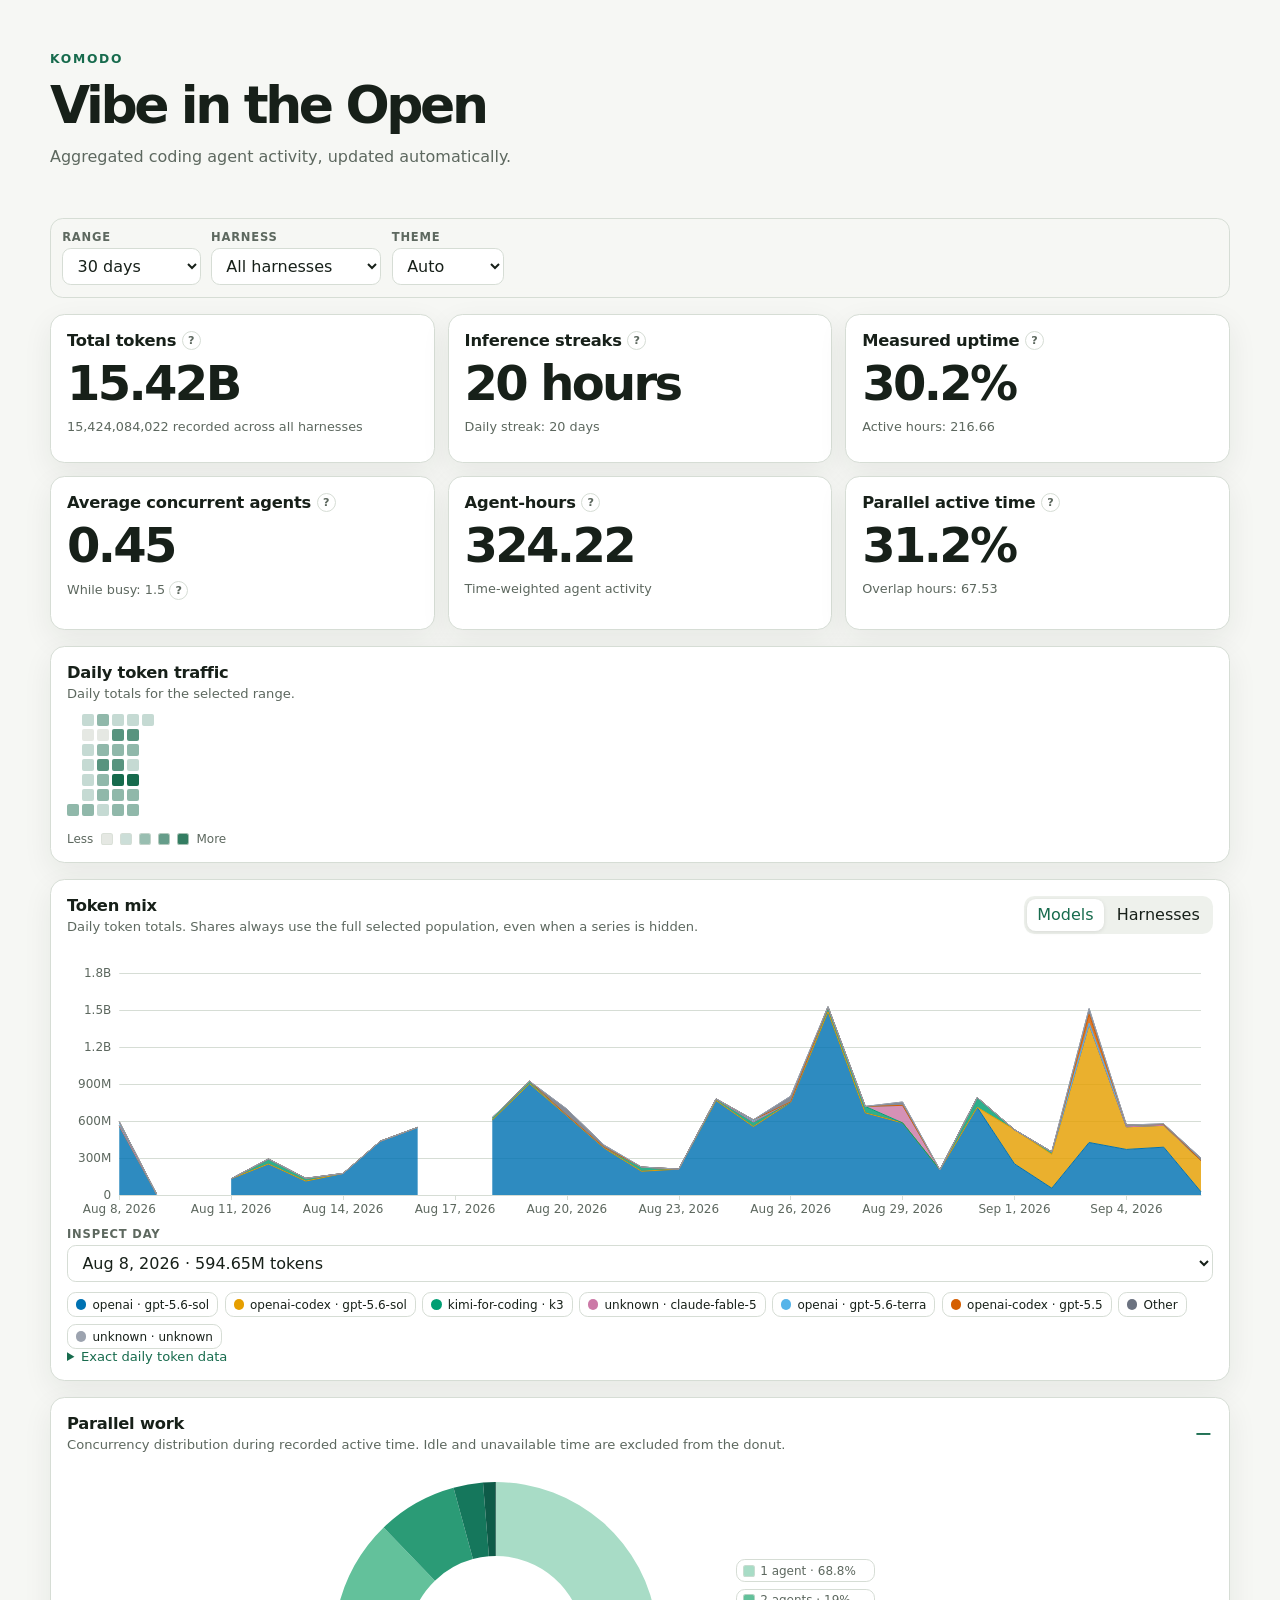
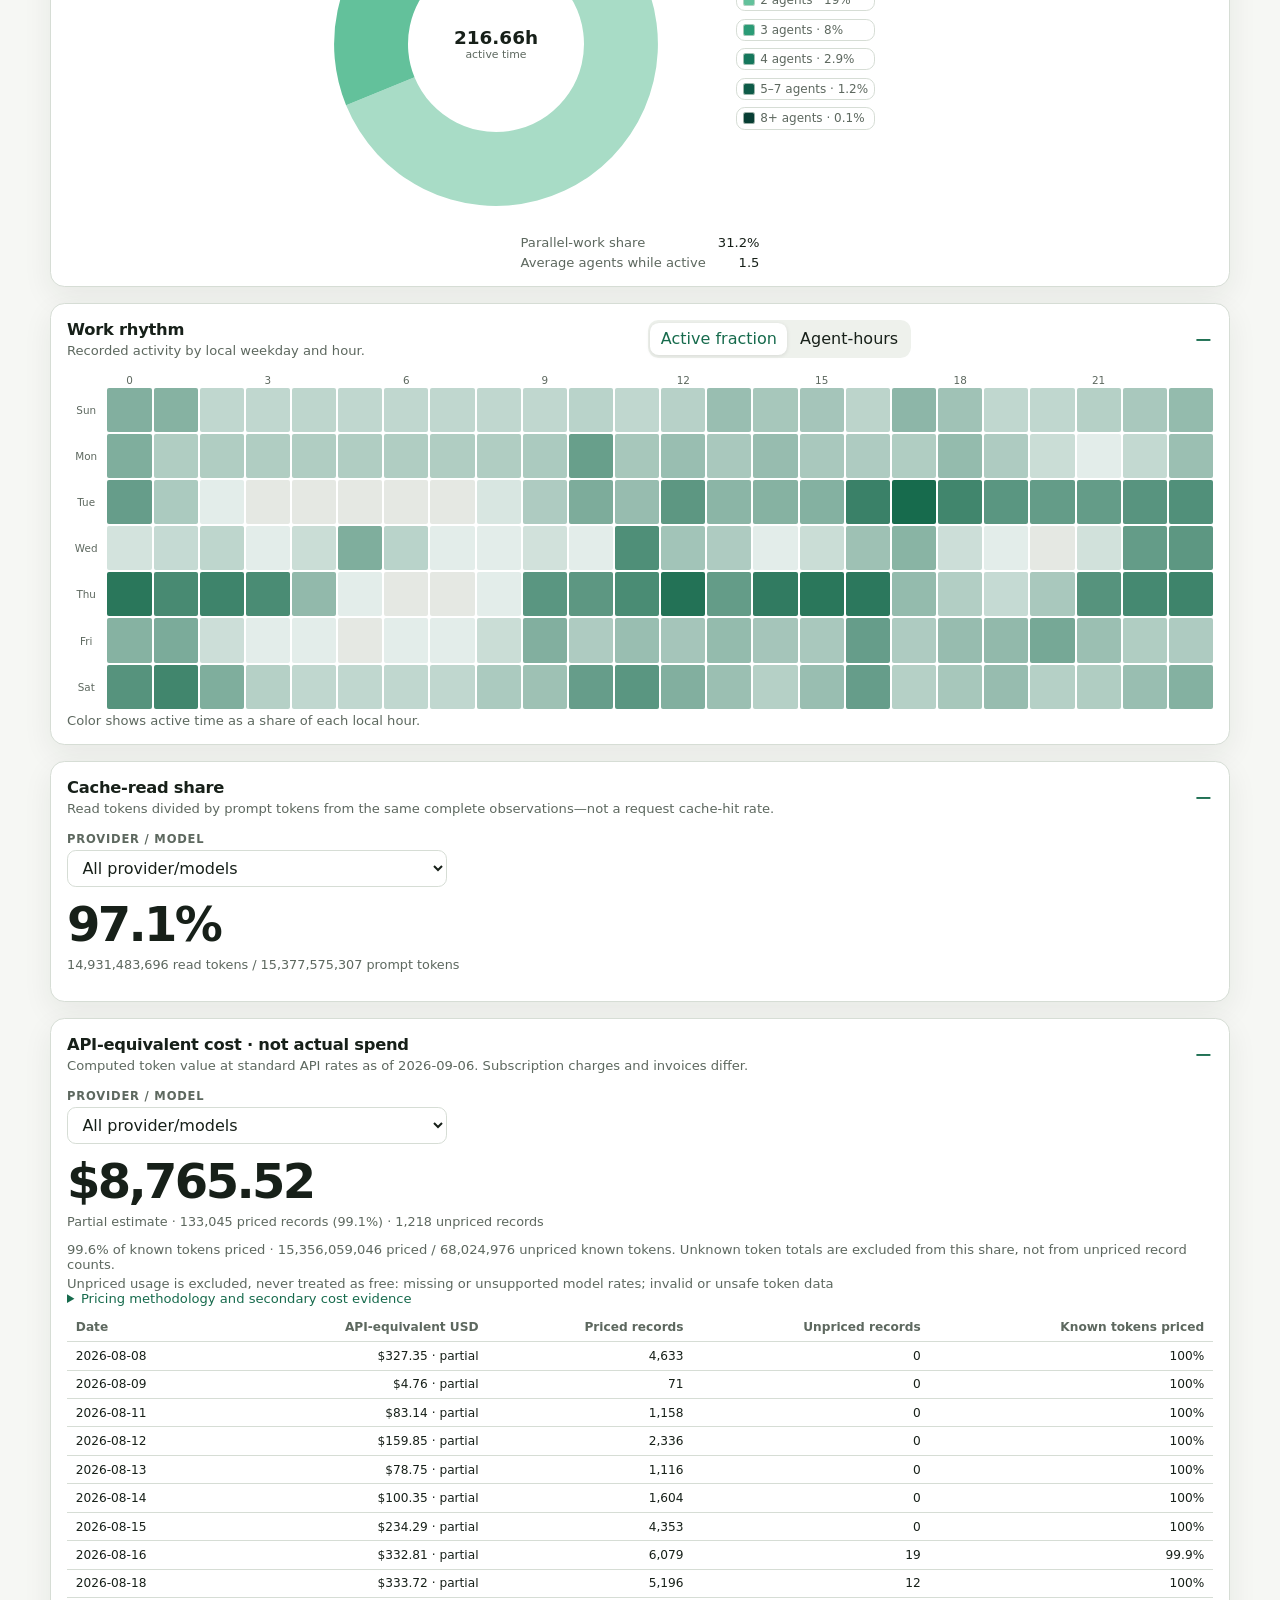
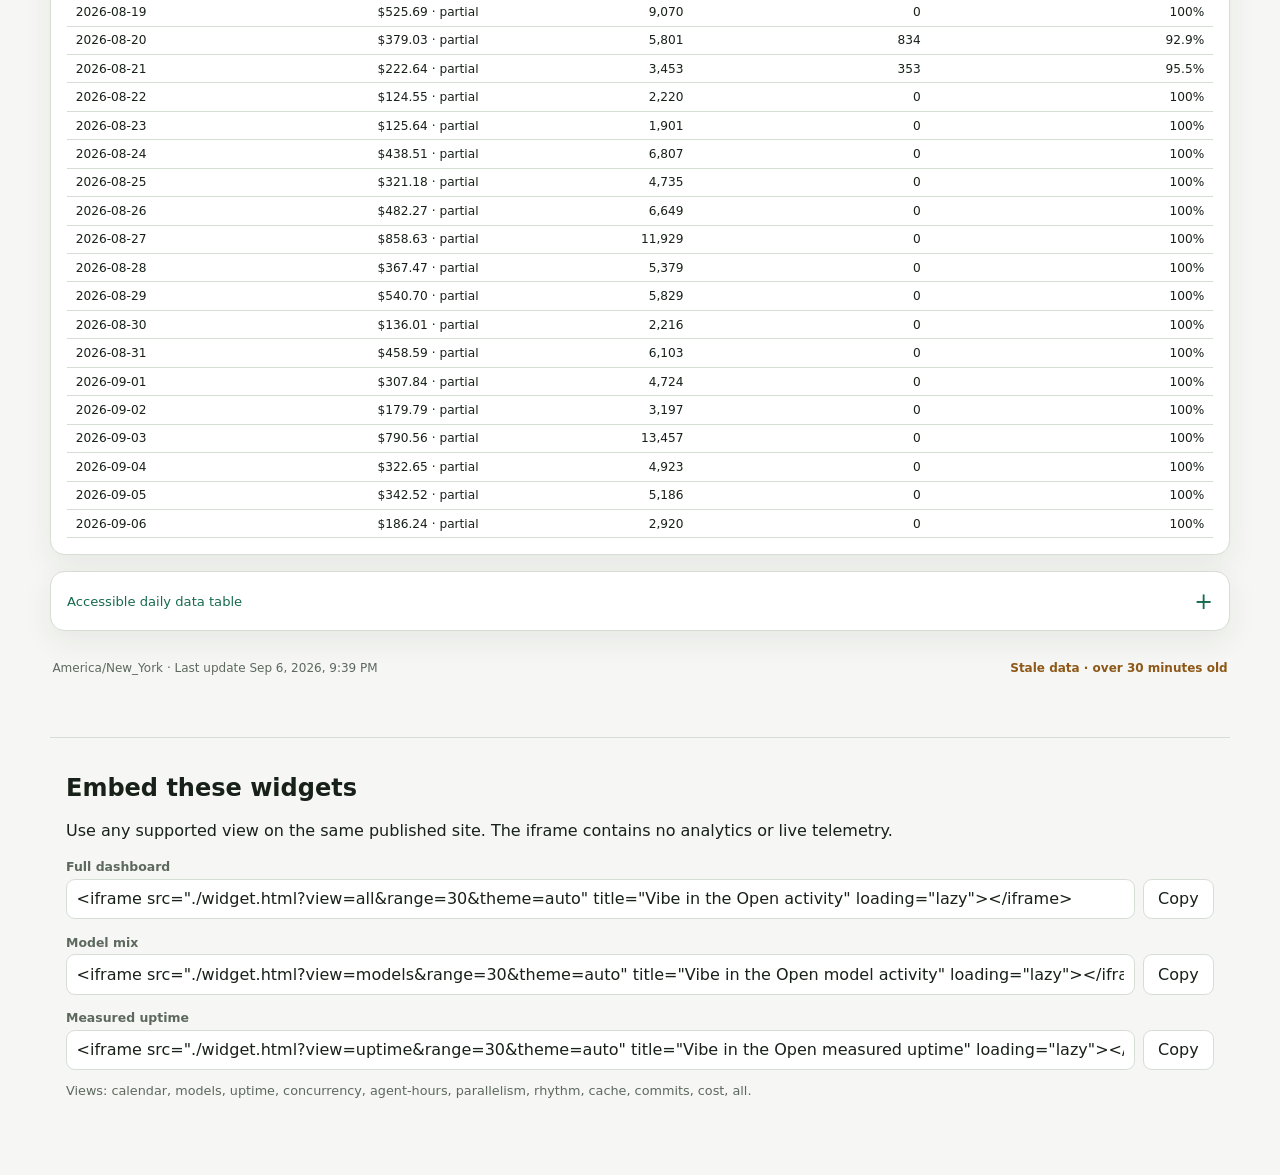
==== commit 6f677ce5: "Update Agent Native activity" ====
--- a/docs/index.html
+++ b/docs/index.html
@@ -10,9 +10,9 @@
 <body data-page="standalone">
   <header class="site-header">
     <div>
-      <p class="eyebrow">Agent Native</p>
+      <p class="eyebrow">Activity</p>
       <h1><span class="brand-name">Vibe in the Open</span></h1>
-      <p class="lede">Coding-agent activity, collected locally and shared as aggregate-only evidence—so teams can build in the open without exposing the work itself.</p>
+      <p class="lede">Aggregated coding agent activity, updated automatically.</p>
     </div>
   </header>
   <main id="app" tabindex="-1" aria-live="polite"><p class="loading">Loading activity…</p></main>
--- a/docs/styles.css
+++ b/docs/styles.css
@@ -124,7 +124,7 @@
 details[open].panel > summary::after { content: "−"; }
 .details-body { width: 100%; min-width: 0; max-width: 100%; padding: 0 1rem 1rem; }
 
-.cards { display: grid; grid-template-columns: repeat(5, minmax(0, 1fr)); gap: .8rem; }
+.cards { display: grid; grid-template-columns: repeat(3, minmax(0, 1fr)); gap: .8rem; }
 .metric-card { display: grid; align-content: start; min-height: 9rem; }
 .metric-heading { display: flex; align-items: center; gap: .35rem; }
 .metric-value { margin: .55rem 0 .2rem; font-size: clamp(1.75rem, 5vw, 3rem); font-weight: 760; letter-spacing: -.055em; line-height: 1; font-variant-numeric: tabular-nums; }
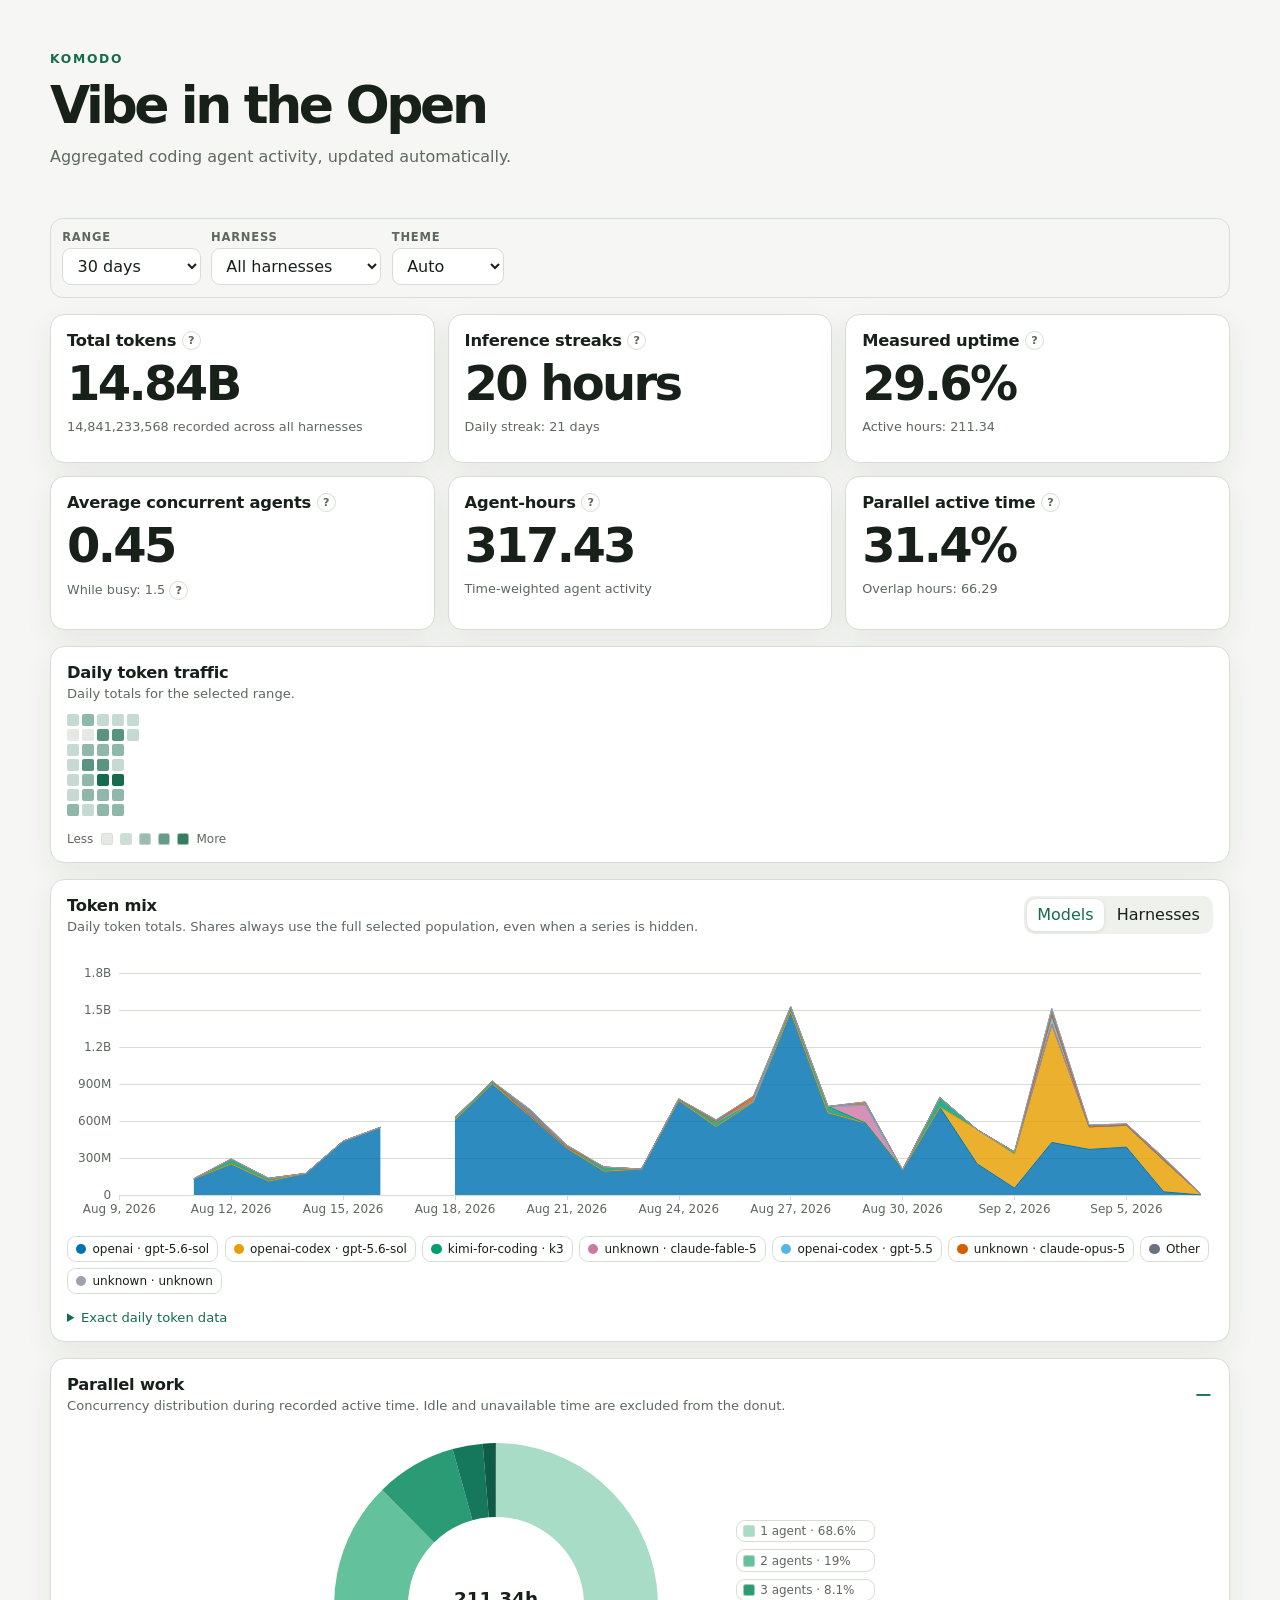
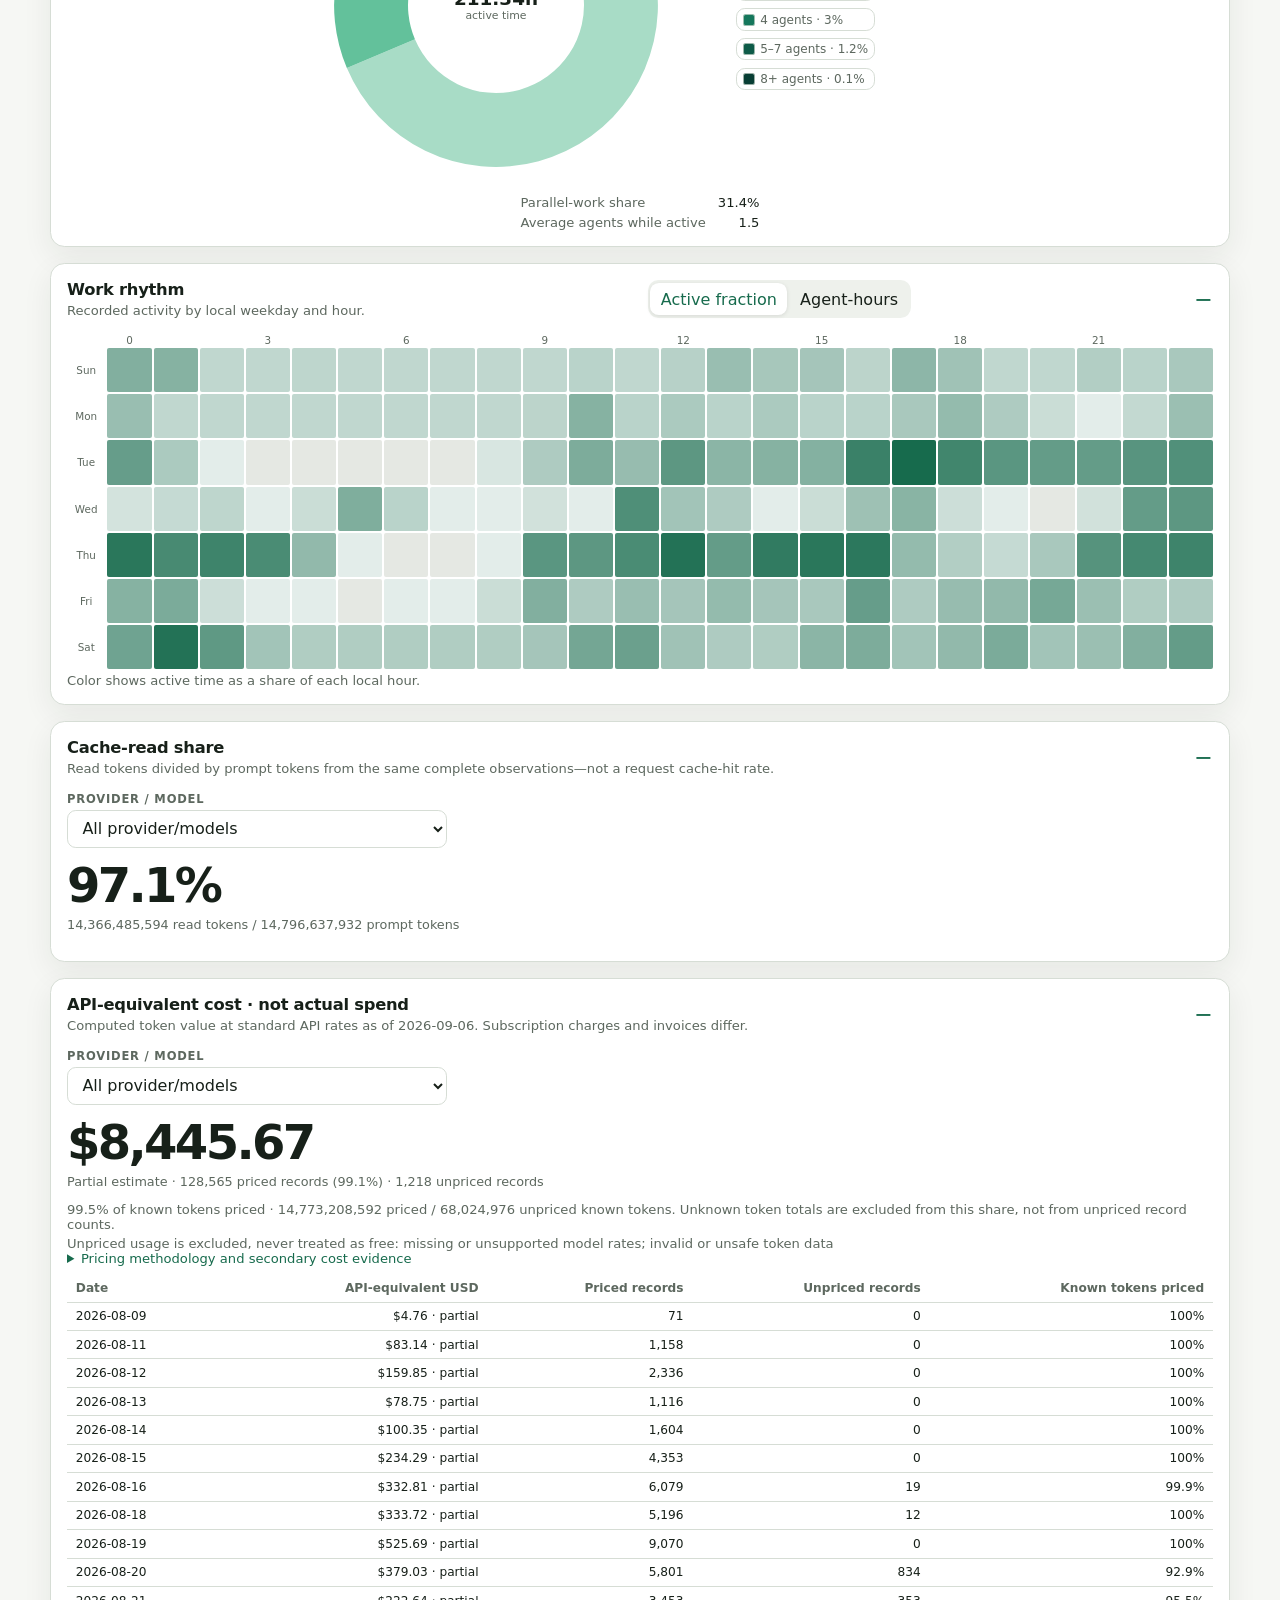
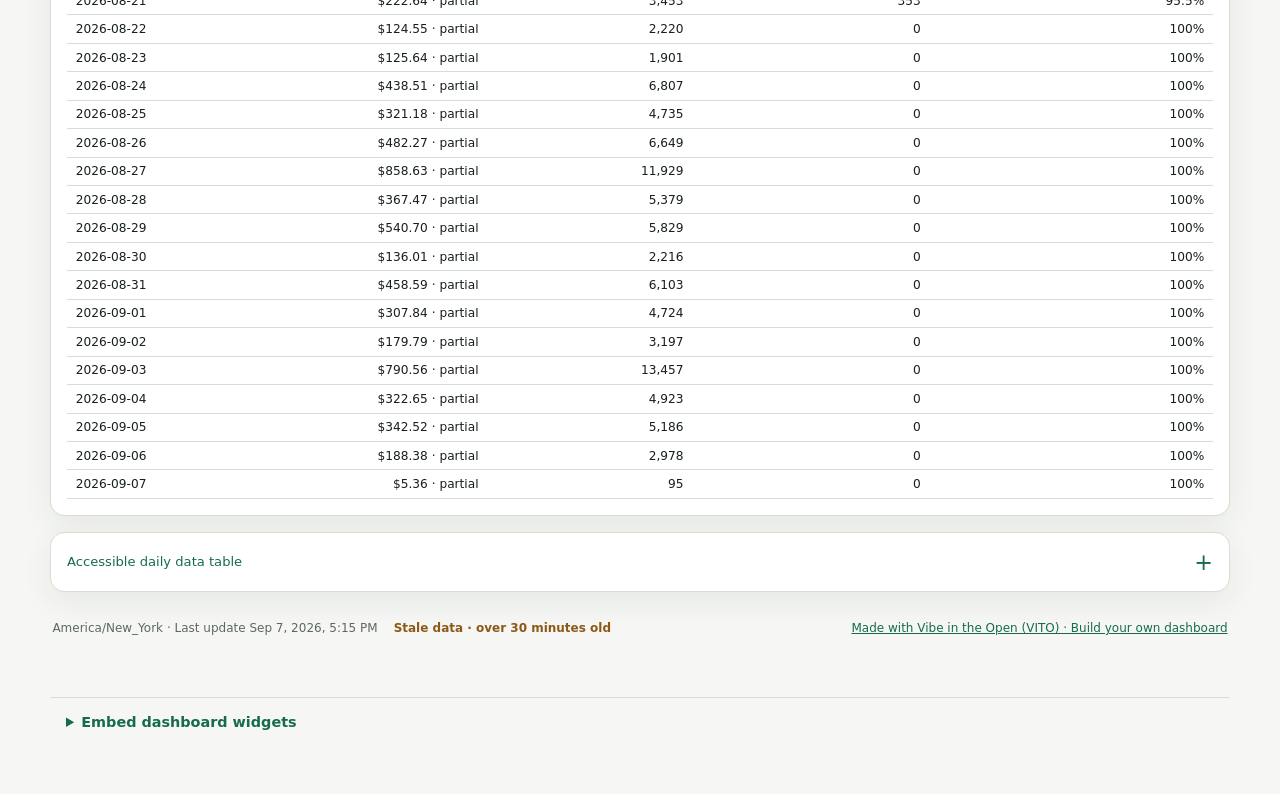
==== commit 54938012: "Update Agent Native activity" ====
--- a/docs/index.html
+++ b/docs/index.html
@@ -16,34 +16,36 @@
     </div>
   </header>
   <main id="app" tabindex="-1" aria-live="polite"><p class="loading">Loading activity…</p></main>
-  <aside class="embed-help" aria-labelledby="embed-title">
-    <h2 id="embed-title">Embed these widgets</h2>
-    <p>Use any supported view on the same published site. The iframe contains no analytics or live telemetry.</p>
-    <div class="embed-examples">
-      <div>
-        <label for="embed-example">Full dashboard</label>
-        <div class="copy-row">
-          <input id="embed-example" readonly value="&lt;iframe src=&quot;./widget.html?view=all&amp;range=30&amp;theme=auto&quot; title=&quot;Vibe in the Open activity&quot; loading=&quot;lazy&quot;&gt;&lt;/iframe&gt;">
-          <button type="button" data-copy-target="embed-example">Copy</button>
+  <details class="embed-help">
+    <summary>Embed dashboard widgets</summary>
+    <div class="embed-body">
+      <p>Copy an iframe for a focused view. The embed contains no analytics or live telemetry.</p>
+      <div class="embed-examples">
+        <div>
+          <label for="embed-example">Full dashboard</label>
+          <div class="copy-row">
+            <input id="embed-example" data-widget-view="all" data-embed-title="Vibe in the Open activity" readonly>
+            <button type="button" data-copy-target="embed-example">Copy</button>
+          </div>
+        </div>
+        <div>
+          <label for="embed-models">Model mix</label>
+          <div class="copy-row">
+            <input id="embed-models" data-widget-view="models" data-embed-title="Vibe in the Open model activity" readonly>
+            <button type="button" data-copy-target="embed-models">Copy</button>
+          </div>
+        </div>
+        <div>
+          <label for="embed-uptime">Measured uptime</label>
+          <div class="copy-row">
+            <input id="embed-uptime" data-widget-view="uptime" data-embed-title="Vibe in the Open measured uptime" readonly>
+            <button type="button" data-copy-target="embed-uptime">Copy</button>
+          </div>
         </div>
       </div>
-      <div>
-        <label for="embed-models">Model mix</label>
-        <div class="copy-row">
-          <input id="embed-models" readonly value="&lt;iframe src=&quot;./widget.html?view=models&amp;range=30&amp;theme=auto&quot; title=&quot;Vibe in the Open model activity&quot; loading=&quot;lazy&quot;&gt;&lt;/iframe&gt;">
-          <button type="button" data-copy-target="embed-models">Copy</button>
-        </div>
-      </div>
-      <div>
-        <label for="embed-uptime">Measured uptime</label>
-        <div class="copy-row">
-          <input id="embed-uptime" readonly value="&lt;iframe src=&quot;./widget.html?view=uptime&amp;range=30&amp;theme=auto&quot; title=&quot;Vibe in the Open measured uptime&quot; loading=&quot;lazy&quot;&gt;&lt;/iframe&gt;">
-          <button type="button" data-copy-target="embed-uptime">Copy</button>
-        </div>
-      </div>
+      <p class="view-list">Views: calendar, models, uptime, concurrency, agent-hours, parallelism, rhythm, cache, commits, cost, all.</p>
     </div>
-    <p class="view-list">Views: calendar, models, uptime, concurrency, agent-hours, parallelism, rhythm, cache, commits, cost, all.</p>
-  </aside>
+  </details>
   <script type="module" src="./widget.js"></script>
 </body>
 </html>
--- a/docs/styles.css
+++ b/docs/styles.css
@@ -182,6 +182,7 @@
 .cost-item strong { display: block; margin-top: .3rem; font-size: 1.35rem; }
 
 .data-disclosure { font-size: .82rem; }
+.series-legend + .data-disclosure { margin-top: 1rem; }
 .data-disclosure summary { cursor: pointer; color: var(--accent); }
 .table-wrap { width: 100%; min-width: 0; max-width: 100%; overflow-x: auto; margin-top: .5rem; }
 table { width: 100%; border-collapse: collapse; font-size: .76rem; }
@@ -190,9 +191,13 @@
 th { color: var(--muted); }
 
 .dashboard-footer { display: flex; flex-wrap: wrap; justify-content: space-between; gap: .6rem 1rem; padding: .85rem .15rem; color: var(--muted); font-size: .75rem; }
+.project-attribution { margin-left: auto; color: var(--accent); }
 .stale { color: var(--warning); font-weight: 750; }
 .embed-help { margin-top: 1rem; margin-bottom: 3rem; padding: 1rem; border-top: 1px solid var(--border); }
 .embed-examples { display: grid; gap: .8rem; margin-top: 1rem; }
+.embed-help > summary { cursor: pointer; color: var(--accent); font-size: .9rem; font-weight: 750; }
+.embed-body { margin-top: 1rem; }
+.embed-body > p:first-child { margin-top: 0; color: var(--muted); }
 .embed-examples label { display: inline-block; margin-bottom: .28rem; color: var(--muted); font-size: .78rem; font-weight: 700; }
 .copy-row { display: flex; gap: .5rem; }
 .copy-row input { flex: 1; min-width: 0; padding: .6rem; color: var(--text); background: var(--panel); border: 1px solid var(--border); border-radius: .55rem; }
